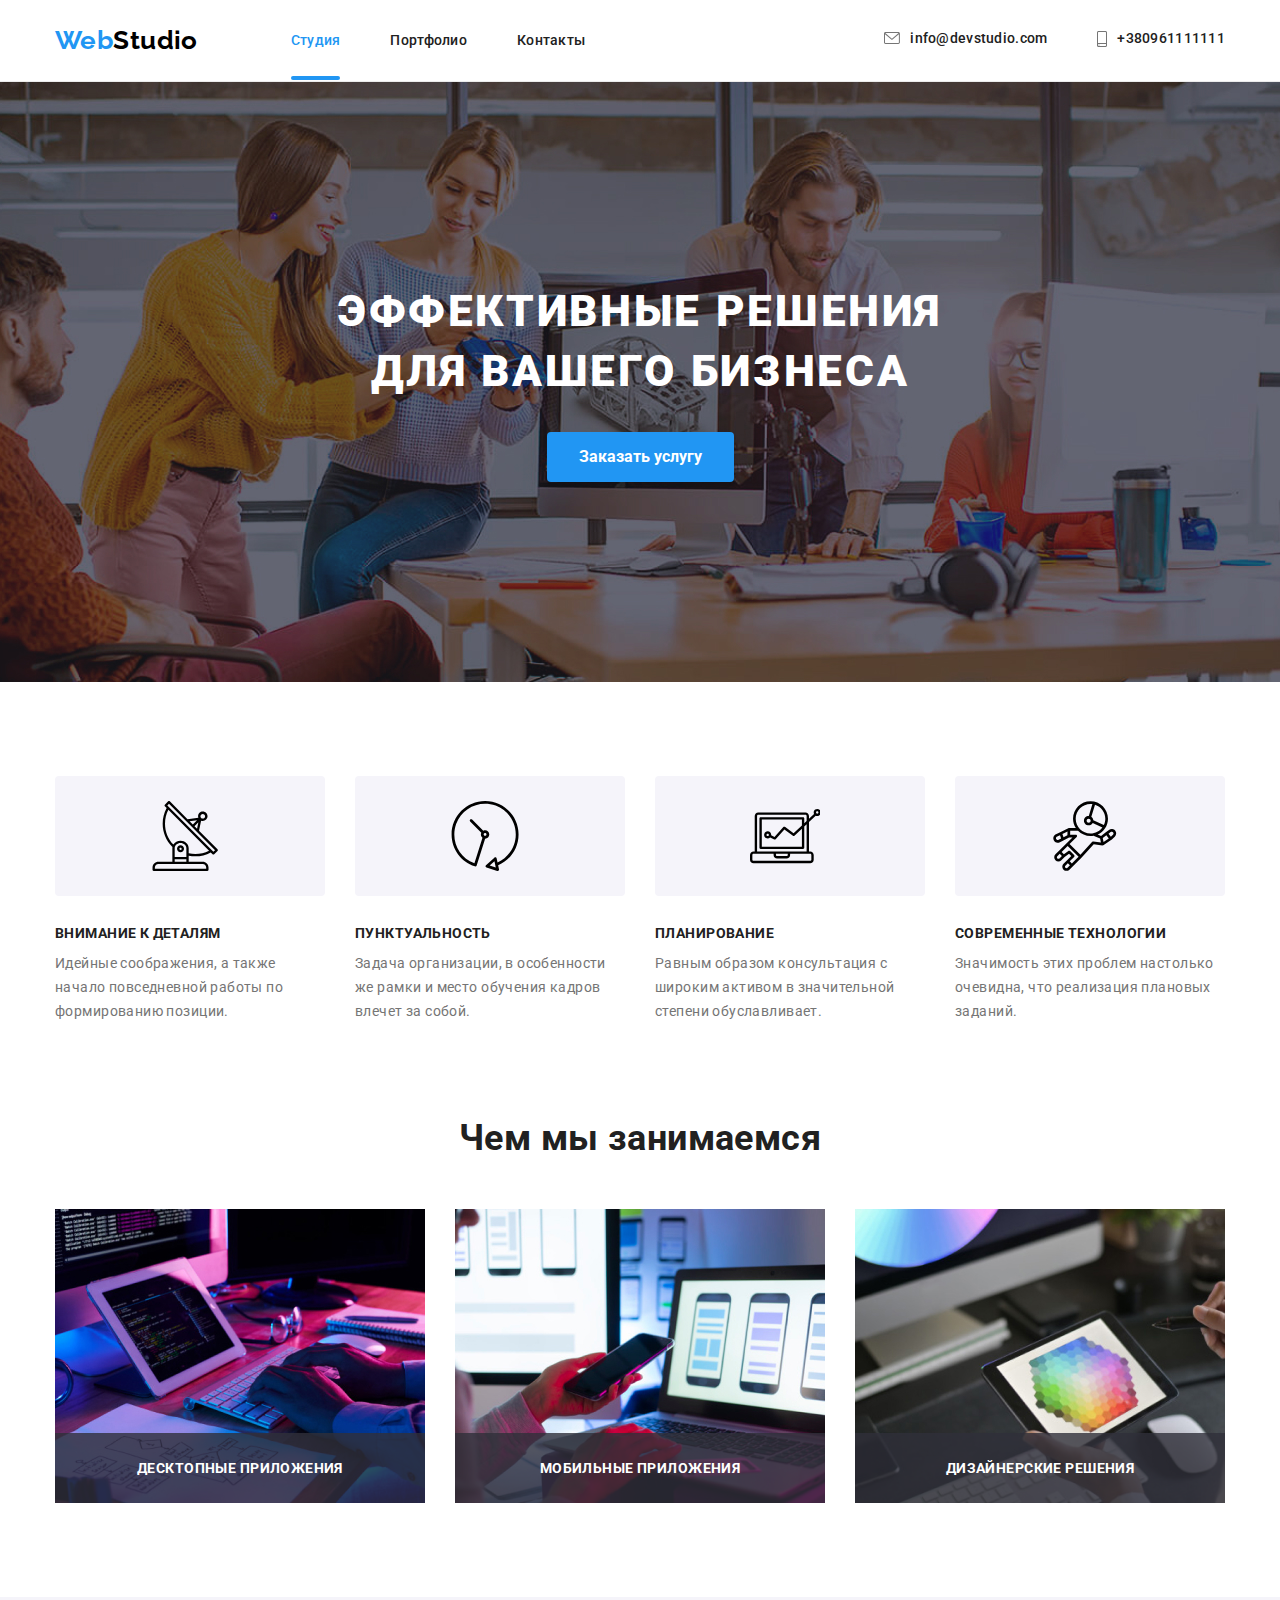
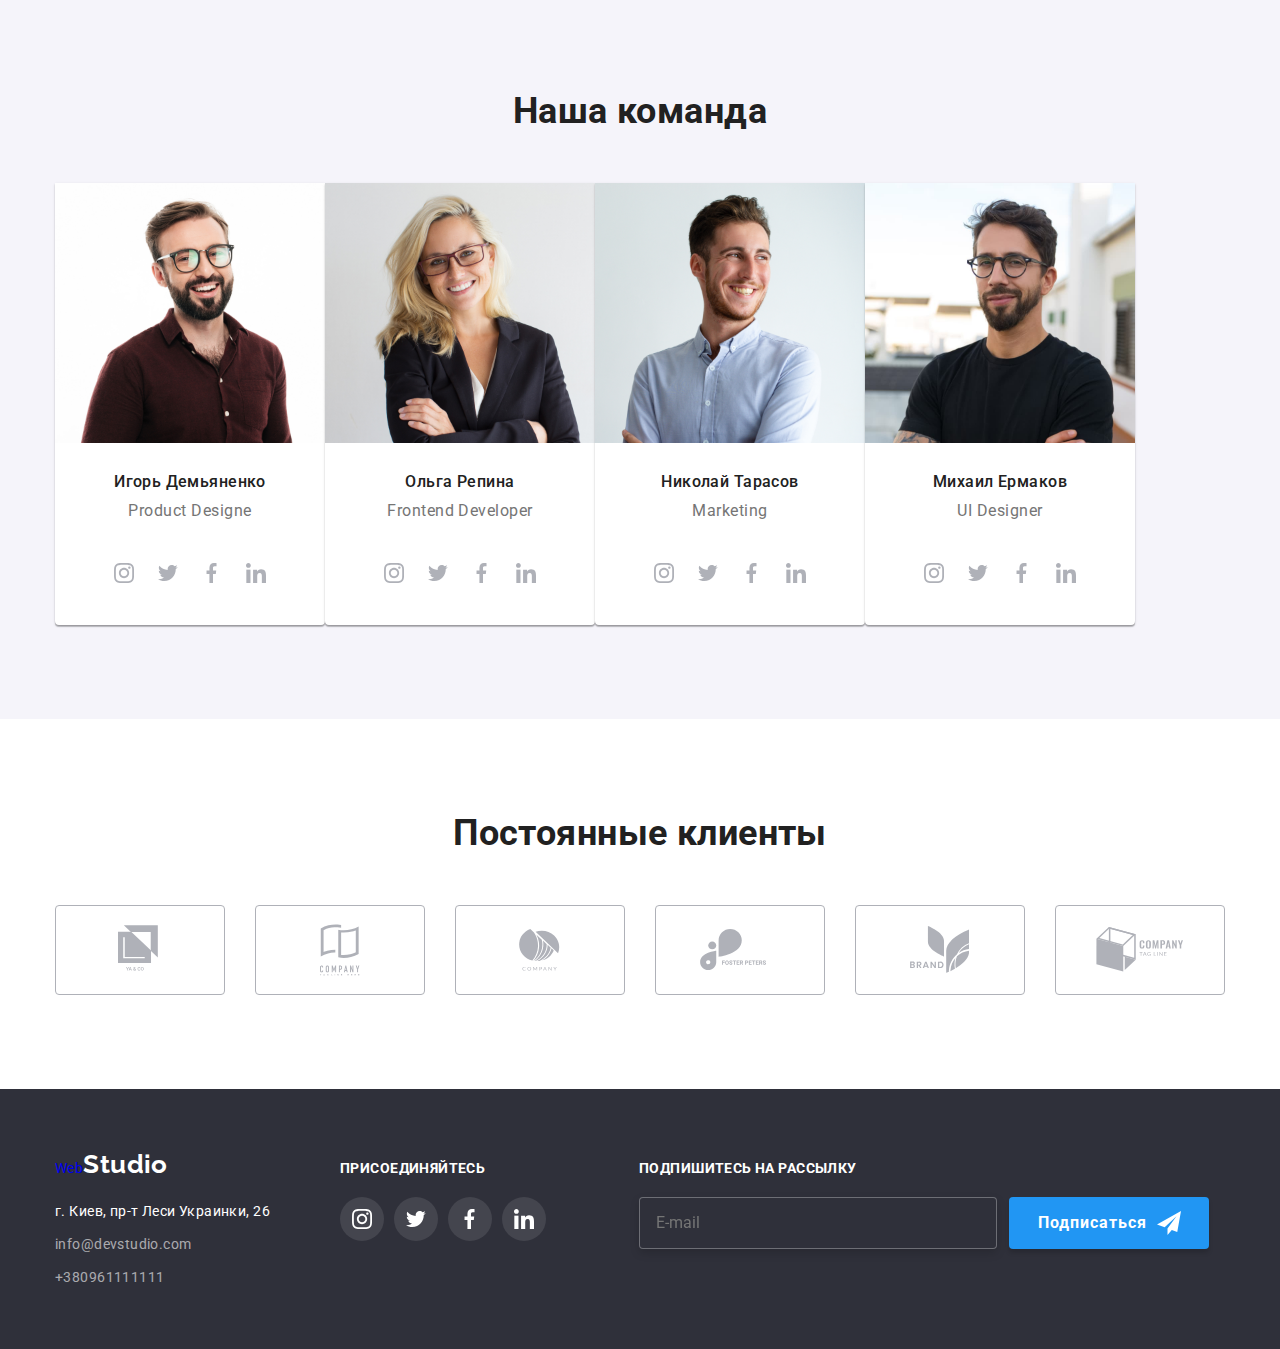
==== index.html @ ca7950ec "Коміт" ====
<!DOCTYPE html>
<html lang="en-ru">

<head>
  <meta charset="UTF-8">
  <meta http-equiv="X-UA-Compatible" content="IE=edge">
  <meta name="viewport" content="width=device-width, initial-scale=1.0">
  <title>WebStudio</title>
  <link rel="preconnect" href="https://fonts.gstatic.com">
  <link href="https://fonts.googleapis.com/css2?family=Roboto:wght@400;500;700;900&display=swap" rel="stylesheet">
  <link rel="preconnect" href="https://fonts.gstatic.com">
  <link href="https://fonts.googleapis.com/css2?family=Raleway:wght@700&family=Roboto:wght@400;500;700&display=swap"
    rel="stylesheet">
  <link rel="stylesheet" href="https://cdnjs.cloudflare.com/ajax/libs/modern-normalize/0.2.0/modern-normalize.min.css">
  <link rel="stylesheet" href="./css/styles.css">
</head>

<body>
  <!-- Шапка -->
  <header class="pege-header">
    <div class="conteiner pege-header__main">
      <nav class="pege-header__navigation">
        <a href="./index.html" class="logo pege-header__logo"><span class="logo__span logo__span--accent">Web</span><span class="logo__span logo__span--primary">Studio</span></a>
        <ul class="list menu">
          <li class="menu__item"><a href="./index.html" class="link current">Студия</a></li>
          <li class="menu__item"><a href="./portfolio.html" class="link menu__link">Портфолио</a></li>
          <li class="menu__item"><a href="Contacts" class="link menu__link">Контакты</a></li>
        </ul>
      </nav>
      <ul class="list contakts">
        <li><a class="link contakts" href="info@devstudio.com">
            <div class="contakts-icon">
              <svg class="icon" width="16px" height="12px">
                <use href="./images/symbol-defs.svg#envelope-hover"></use>
              </svg> info@devstudio.com
            </div>
          </a>
        </li>
        <li>
          <a class="link contakts" href="+380961111111">
            <div class="contakts-icon">
              <svg class="icon" width="10px" height="16px">
                <use href="./images/symbol-defs.svg#smartphone"></use>
              </svg>
              +380961111111
            </div>
          </a>
        </li>
      </ul>
    </div>
  </header>

  <main>

    <!-- Герой -->
    <section class="main-hiro">
        <h1 class="main-hiro__main-title-hiro">Эффективные решения <br> для вашего бизнеса</h1>

        <!-- Модальне вікно  -->

        <button type="button" class="button" data-modal-open>
          Заказать услугу
        </button>

    </section>

    <!-- Про нас -->
    <section class="about">
      <div class="conteiner">
        <ul class="about-list">
          <li class="about-list__about-item">
            <div class="about-list about-list__about-icon">
              <svg class="icon" width="70px" height="70px">
                <use href="./images/symbol-defs.svg#group-an"></use>
              </svg>
            </div>
            <h3 class="about-list__about-title">Внимание к деталям</h3>
            <p class="about-list__about-info">
              Идейные соображения, а также начало повседневной работы по формированию позиции.
            </p>
          </li>
          <li class="about-list__about-item">
            <div class="about-list about-list__about-icon">
              <svg class="icon" width="70px" height="70px">
                <use href="./images/symbol-defs.svg#vector-ocloc"></use>
              </svg>
            </div>
            <h3 class="about-list__about-title">Пунктуальность</h3>
            <p class="about-list__about-info">
              Задача организации, в особенности же рамки и место обучения кадров влечет за собой.
            </p>
          </li>
          <li class="about-list__about-item">
            <div class="about-list about-list__about-icon">
              <svg class="icon" width="70px" height="70px">
                <use href="./images/symbol-defs.svg#vector"></use>
              </svg>
            </div>
            <h3 class="about-list__about-title">Планирование</h3>
            <p class="about-list__about-info">
              Равным образом консультация с широким активом в значительной степени обуславливает.
            </p>
          </li>
          <li class="about-item">
            <div class="about-list about-list__about-icon">
              <svg class="icon" width="70px" height="70px">
                <use href="./images/symbol-defs.svg#group"></use>
              </svg>
            </div>
            <h3 class="about-list__about-title">Современные технологии</h3>
            <p class="about-list__about-info">
              Значимость этих проблем настолько очевидна, что реализация плановых заданий.
            </p>
          </li>
        </ul>
      </div>
    </section>

    <!--Фотограція чим ми займаємось-->
    <section class="business">
      <div class="conteiner">
        <h2 class="business__business-title">Чем мы занимаемся</h2>
        <ul class="business-list">
          <li class="business-list__business-img">
            <div class="business-list__work-box">
              <p class="business-list__text-box">Десктопные приложения</p>
              <img src="./images/photo.jpg" alt="layout" width="370" />
            </div>
          </li>
          <li class="business-list__business-img">
            <div class="business-list__work-box">
              <p class="business-list__text-box">Мобильные приложения</p>
              <img src="./images/fhoto1.jpg" alt="applications" width="370" />
            </div>
          </li>

          <li class="business-list__business-img">
            <div class="business-list__work-box">
              <p class="business-list__text-box">Дизайнерские решения</p>
              <img src="./images/photo2.jpg" alt="desing" width="370" />
            </div>
          </li>
        </ul>
      </div>
    </section>

    <!--Фотограція наша команда-->
    <section class="section team">
      <div class="conteiner">
        <h2 class="section__team-title">Наша команда</h2>
        <ul class="team-list">
          <li class="team-list__team-item">
            <img src="./images/photo_card1.jpg" alt="Product Designer" width="270" />
            <div class="team-list__team-box">
              <h3 class="team-list__team-collaborator">Игорь Демьяненко</h3>
              <p class="team-list__team-profession">Product Designe</p>
            </div>
            <ul class="team-list__social-list">
              <li class="social-item">
                <a href="" class="social-link">
                  <svg class="" width="20px" height="20px">
                    <use href="./images/symbol-defs.svg#instagram-2"></use>
                  </svg>
                </a>
              </li>

              <li class="social-item">
                <a href="" class="social-link">
                  <svg class="" width="20px" height="20px">
                    <use href="./images/symbol-defs.svg#group-tw"></use>
                  </svg>
                </a>
              </li>

              <li class="social-item">
                <a href="" class="social-link">
                  <svg class="" width="20px" height="20px">
                    <use href="./images/symbol-defs.svg#vector-fb"></use>
                  </svg>
                </a>
              </li>

              <li class="social-item">
                <a href="" class="social-link">
                  <svg class="" width="20px" height="20px">
                    <use href="./images/symbol-defs.svg#linkedin-in"></use>
                  </svg>
                </a>
              </li>
            </ul>
          </li>


          <li class="team-list__team-item">
            <img src="./images/photo_card2.jpg" alt="Frontend Developer" width="270" />
            <div class="team-list__team-box">
              <h3 class="team-list__team-collaborator">Ольга Репина</h3>
              <p class="team-list__team-profession">Frontend Developer</p>
            </div>
            <ul class="team-list__social-list">
              <li class="social-item">
                <a href="" class="social-link">
                  <svg class="" width="20px" height="20px">
                    <use href="./images/symbol-defs.svg#instagram-2"></use>
                  </svg>
                </a>
              </li>

              <li class="social-item">
                <a href="" class="social-link">
                  <svg class="" width="20px" height="20px">
                    <use href="./images/symbol-defs.svg#group-tw"></use>
                  </svg>
                </a>
              </li>

              <li class="social-item">
                <a href="" class="social-link">
                  <svg class="" width="20px" height="20px">
                    <use href="./images/symbol-defs.svg#vector-fb"></use>
                  </svg>
                </a>
              </li>

              <li class="social-item">
                <a href="" class="social-link">
                  <svg class="" width="20px" height="20px">
                    <use href="./images/symbol-defs.svg#linkedin-in"></use>
                  </svg>
                </a>
              </li>
            </ul>
          </li>

          <li class="team-list__team-item">
            <img src="./images/photo_card3.jpg" alt="Marketing" width="270" />
            <div class="team-list__team-box">
              <h3 class="team-list__team-collaborator">Николай Тарасов</h3>
              <p class="team-list__team-profession">Marketing</p>
            </div>
            <ul class="team-list__social-list">
              <li class="social-item">
                <a href="" class="social-link">
                  <svg class="" width="20px" height="20px">
                    <use href="./images/symbol-defs.svg#instagram-2"></use>
                  </svg>
                </a>
              </li>

              <li class="social-item">
                <a href="" class="social-link">
                  <svg class="" width="20px" height="20px">
                    <use href="./images/symbol-defs.svg#group-tw"></use>
                  </svg>
                </a>
              </li>

              <li class="social-item">
                <a href="" class="social-link">
                  <svg class="" width="20px" height="20px">
                    <use href="./images/symbol-defs.svg#vector-fb"></use>
                  </svg>
                </a>
              </li>

              <li class="social-item">
                <a href="" class="social-link">
                  <svg class="" width="20px" height="20px">
                    <use href="./images/symbol-defs.svg#linkedin-in"></use>
                  </svg>
                </a>
              </li>
            </ul>
          </li>

          <li class="team-list__team-item">
            <img src="./images/photo_card4.jpg" alt="UI Designer" width="270" />
            <div class="team-list__team-box">
              <h3 class="team-list__team-collaborator">Михаил Ермаков</h3>
              <p class="team-list__team-profession">UI Designer</p>
            </div>
            <ul class="team-list__social-list">
              <li class="social-item">
                <a href="" class="social-link">
                  <svg class="" width="20px" height="20px">
                    <use href="./images/symbol-defs.svg#instagram-2"></use>
                  </svg>
                </a>
              </li>

              <li class="social-item">
                <a href="" class="social-link">
                  <svg class="" width="20px" height="20px">
                    <use href="./images/symbol-defs.svg#group-tw"></use>
                  </svg>
                </a>
              </li>

              <li class="social-item">
                <a href="" class="social-link">
                  <svg class="" width="20px" height="20px">
                    <use href="./images/symbol-defs.svg#vector-fb"></use>
                  </svg>
                </a>
              </li>

              <li class="social-item">
                <a href="" class="social-link">
                  <svg class="" width="20px" height="20px">
                    <use href="./images/symbol-defs.svg#linkedin-in"></use>
                  </svg>
                </a>
              </li>
            </ul>
          </li>
        </ul>
      </div>
    </section>

    <!-- Наші постійні клієнти -->
    <section class="customers">
      <div class="conteiner">
        <h2 class="customers-title">Постоянные клиенты</h2>
        <ul class="customers-list">

          <li class="customers-item">
            <a href="" class="customers-link">
              <svg class="" width="44px" height="49px">
                <use href="./images/symbol-defs.svg#jgo"></use>
              </svg>
            </a>
          </li>

          <li class="customers-item">
            <a href="" class="customers-link">
              <svg class="" width="40px" height="52px">
                <use href="./images/symbol-defs.svg#comp"></use>
              </svg>
            </a>
          </li>



          <li class="customers-item">
            <a href="" class="customers-link">
              <svg class="" width="41px" height="42px">
                <use href="./images/symbol-defs.svg#compania"></use>
              </svg>
            </a>
          </li>


          <li class="customers-item">
            <a href="" class="customers-link">
              <svg class="" width="79px" height="42px">
                <use href="./images/symbol-defs.svg#fister"></use>
              </svg>
            </a>
          </li>



          <li class="customers-item">
            <a href="" class="customers-link">
              <svg class="" width="59px" height="47px">
                <use href="./images/symbol-defs.svg#braend"></use>
              </svg>
            </a>
          </li>



          <li class="customers-item">
            <a href="" class="customers-link">
              <svg class="" width="88px" height="45px">
                <use href="./images/symbol-defs.svg#company"></use>
              </svg>
            </a>
          </li>
        </ul>
      </div>
    </section>
  </main>

  <!-- Footer -->
  <footer class="footer">
    <div class="conteiner">
      <div class="footer-box">
        <div class="footer-box-info">
          <a href="./index.html" class="logo"><span class="logo-web">Web</span><span
              class="logo-studio">Studio</span></a>

          <div class="footer-adress">
            <address>
              <ul class="footer-list">
                <li class="footer-item">
                  <a href="https://goo.gl/maps/jitDS2AfzEpVN7ry7" rel="noopener noreferrer nofollow" target="_blank"
                    class="map">
                    г. Киев, пр-т Леси Украинки, 26
                  </a>
                </li>

                <li class="footer-item">
                  <a class="contakt" href="info@devstudio.com">info@devstudio.com
                  </a>
                </li>

                <li class="footer-item">
                  <a class="contakt" href="+380961111111">+380961111111
                  </a>
                </li>
              </ul>
            </address>
          </div>
        </div>


        <div class="footer-box-social">
          <h3 class="footer-title section-title">присоединяйтесь</h3>
          <ul class="footer-social-list">
            <li class="footer-social-item">
              <a href="" class="social-link footer-link-icon">
                <svg class="" width="20px" height="20px">
                  <use href="./images/symbol-defs.svg#instagram-2"></use>
                </svg>
              </a>
            </li>

            <li class="footer-social-item">
              <a href="" class="social-link footer-link-icon">
                <svg class="" width="20px" height="20px">
                  <use href="./images/symbol-defs.svg#group-tw"></use>
                </svg>
              </a>
            </li>

            <li class="footer-social-item">
              <a href="" class="social-link footer-link-icon">
                <svg class="" width="20px" height="20px">
                  <use href="./images/symbol-defs.svg#vector-fb"></use>
                </svg>
              </a>
            </li>

            <li class="footer-social-item">
              <a href="" class="social-link footer-link-icon">
                <svg class="" width="20px" height="20px">
                  <use href="./images/symbol-defs.svg#linkedin-in"></use>
                </svg>
              </a>
            </li>
          </ul>
        </div>
        <div class="widget footer-subscribe">
          <form class="subscribe-form" name="signup-form" autocomplete="on" />
          <p class="footer-title section-title">
            Подпишитесь на рассылку
          </p>
          <div class="subscribe-label">
            <label>
              <input class="subscribe-input" type="email" placeholder="E-mail">
            </label>
            <button type="submit" class="subscribe-button">
              Подписаться
              <svg class="subscribe-icon" width="24px" height="24px">
                <use href="./images/symbol-defs.svg#icon-send">
                </use>
              </svg>
            </button>
          </div>
          </form>

        </div>
      </div>
    </div>
  </footer>

  <!-- Модальне вікно -->
  <div class="backdrop is-hidden" data-modal>
    <div class="modal">
      <button class="modal-button" data-modal-close>
        <svg class="close-button" width="18px" height="18px">
          <use href="./images/symbol-defs.svg#close-black"></use>
        </svg>
      </button>

      <!-- Форма -->
      <form class="modal-form" autocomplete="on">
        <h2 class="modal-title">Оставьте свои данные, мы вам перезвоним</h2>
        <div class="form-group">
          <label for="name">
            <span class="form-text section-text">Имя
            </span>
            <span class="group-input">
              <input class="modal-input" type="text" name="name" id="name">
              <svg class="modal-icon" width="12px" height="12px">
                <use href="./images/symbol-defs.svg#nameVector"></use>
              </svg>
            </span>
          </label>
        </div>
        <div class="form-group">
          <label for="tel">
            <span class="form-text section-text">Телефон</span>
            <span class="group-input">
              <input class="modal-input" type="text" name="tel" id="tel" />
              <svg class="modal-icon" width="12px" height="12px">
                <use href="./images/symbol-defs.svg#Vector-2"></use>
              </svg>
            </span>
          </label>
        </div>
        <div class="form-group">
          <label for="email">
            <span class="form-text section-text">Почта</span>
            <span class="group-input">
              <input class="modal-input" type="email" id="email" />
              <svg class="modal-icon" width="12px" height="12px">
                <use href="./images/symbol-defs.svg#email"></use>
              </svg>
            </span>
          </label>
        </div>
        <div class="form-group">
          <label for="textarea">
            <span class="form-text section-text">Комментарий</span>
          </label>
          <textarea class="modal-textarea" placeholder="Введите текст" name="textarea" id="textarea" cols="30"
            rows="10"></textarea>
        </div>
        <label class="checkbox-custom">
          <input class="modal-checkbox" type="checkbox" name="policy">
          <span class="icon-custom"></span>
          <span class="checkbox-text">Соглашаюсь с рассылкой и принимаю</span>
          <a href="#" class="link-text link">Условия договора</a>
        </label>
        <button type="submit" class="form-buttom button">Отправить</button>
      </form>

    </div>
  </div>
  <script src="./js/modal.js"></script>
</body>

</html>
---- css/styles.css ----
:root {
  --main-text-color: #212121;
  --accent-color: #2196f3;
  --dark-bg-text-color: #2f303a;
  --title-color: #212121;
  --waite-bg-color: #ffffff;
  --info-color: #757575;
  --card-border-color: #eeeeee;
}

h1,
h2,
h3,
h4,
h5,
h6,
p,
ul {
  margin: 0;
  padding: 0;
}

img {
  display: block;
  max-width: 100%;
  height: auto;
}

body {
  font-family: Roboto, sans-serif;
  font-size: 14px;
  line-height: 1.14;
  letter-spacing: 0.03em;
  font-style: normal;
  color: var(--waite-bg-color);
}

address {
  font-style: normal;
}

a {
  text-decoration: none;
}

.visually-hidden {
  position: absolute;
  width: 1px;
  height: 1px;
  margin: -1px;
  padding: 0;
  overflow: hidden;
  border: 0;
  clip: rect(0 0 0 0);
}

li {
  list-style: none;
  /* Убираем маркеры */
}


/* Шапка */
.conteiner {
width: 1200px;
padding-right: 15px;
padding-left: 15px;
margin-left: auto;
margin-right: auto;
}

.pege-header {
border-bottom: 1px solid #ececec;
}

.pege-header__main {
display: flex;
align-items: center;
}

.pege-header__navigation {
display: flex;
align-items: center;
}

.logo {
  display: block;
}

.pege-header__logo {
text-decoration: none;
display: flex;
margin-right: 93px;
display: inline-block;
}

.logo__span--accent {
font-family: Raleway;
font-weight: bold;
font-size: 26px;
line-height: 1.2;
color: #2196f3; 
}

.logo__span--primary {
font-family: Raleway;
font-weight: bold;
font-size: 26px;
line-height: 1.2;
color: #000000;
}

.list.menu {
display: flex;
list-style: none;
}

.menu__item {
padding: 32px 0;
font-weight: 500;
font-size: 14px;
line-height: 16px;
letter-spacing: 0.02em;
color: var(--title-color);
}

.menu__item:not(:last-child) {
margin-right: 50px;
}

.link:hover,
.link:focus {
color: var(--accent-color);
transition: 250ms cubic-bezier(0.4, 0, 0.2, 1); 
}

.link.current {
color: var(--accent-color);
position: relative; 
}

.link.current::after {
position: absolute;
content:" ";
display: block;
width: 100%;
height: 4px;
background-color: var(--accent-color);
left: 0px;
bottom: -32px;
border-radius: 2px;
}


.list.menu .link {
font-weight: 500;
font-size: 14px;
line-height: 1.14;
letter-spacing: 0.02em; 
transition: 250ms cubic-bezier(0.4, 0, 0.2, 1); 
}

.list.contakts {
display: flex;
margin-left: auto;
}

.contakts.link {
margin-right: auto;
margin-left: 50px;
}

.contakts {
font-weight: 500;
font-size: 1.14;
line-height: 1.14;
color: var (--info-color); 
}

.link {
text-decoration: none;
font-weight: 500;
font-size: 14px;
line-height: 1.14;
letter-spacing: 0.02em;
color: var(--title-color);
fill: var(--info-color);
}

.link.contakts:hover,
.link.contakts:focus {
fill: var(--accent-color);
transition: 250ms cubic-bezier(0.4, 0, 0.2, 1);
}

.contakts-icon {
display: inline-flex;
align-items: center;  
}

.icon {
margin-right: 10px;  
}

/* Герой */
.main-hiro {
margin-left: auto;
margin-right: auto;
padding-top: 200px;
background-image: url(../images/heder.jpg);
background-repeat: no-repeat;
background-position: center;
max-width: 1600px;
height: 600px;
background-color: #c4c4c4;
}

.main-hiro__main-title-hiro {
font-weight: 900;
font-size: 44px;
line-height: 1.36;
text-align: center;
letter-spacing: 0.06em;
text-transform: uppercase;
color: var(--waite-bg-color);
min-width: 696px;
margin-bottom: 30px;
margin-left: auto;
margin-right: auto;
}

.main-hiro .button {
display: block;
margin-left: auto;
margin-right: auto;
color: var(--waite-bg-color);
background-color: var(--accent-color);
border: none;
border-radius: 4px;
font-weight: 700;
font-size: 16px;
line-height: 1.87;
padding: 10px 32px;
cursor: pointer;
box-shadow: 0px 4px 4px rgba(0, 0, 0, 0.15);
border-radius: 4px;
}

.button:hover,
.button:focus {
background-color: #188ce8;
color: var(--waite-bg-color);
transition: background-color 250ms cubic-bezier(0.4, 0, 0.2, 1);
}

.button {
display: inline;
font-family: inherit;
background: #f5f4fa;
border-radius: 4px;
cursor: pointer;
}


/* Про нас */
.about {
padding: 94px 0;
}

.about-list {
display: flex;
}

.about-list__about-item {
width: 270px;
}

.about-list__about-item:not(:last-child) {
margin-right: 30px;
}

.about-list__about-icon {
display: inline-flex;
justify-content: center;
align-items: center;
background-color: #f5f4fa;
width: 270px;
height: 120px;
margin-bottom: 30px;
border-radius: 4px;
}

.about-list__about-title {
font-weight: bold;
font-size: 14px;
line-height: 1.14;
letter-spacing: 0.03em;
text-transform: uppercase;
color: var(--title-color);
margin-bottom: 10px;
}

.about-list__about-info {
line-height: 1.71;
color: var(--info-color);
}

/* Секція з фото чим ми займаємось */
.business {
padding-bottom: 94px;
}

.business__business-title {
font-weight: bold;
font-size: 36px;
line-height: 1.16;
text-align: center;
color: var(--title-color);
margin-bottom: 50px;
}

.business-list {
display: flex;
justify-content: space-between;
}

.business-list__business-img:not(:last-child) {
margin-right: 30px;
}

.business-list__work-box {
position: relative;
}

.business-list__text-box {
position: absolute;
font-weight: bold;
font-size: 14px;
line-height: 16px;
text-align: center;
letter-spacing: 0.03em;
text-transform: uppercase;
color: var(--waite-bg-color);
background-color: rgba(47, 48, 58, 0.8);
bottom: 0;
left: 0;
width: 100%;
padding-top: 27px;
padding-bottom: 27px;
}

/* Секція з фото команди  */
.team {
background-color: #f5f4fa;
padding-top: 94px;
padding-bottom: 94px;
}

.section__team-title {
font-weight: bold;
font-size: 36px;
line-height: 1.16;
text-align: center;
color: var(--title-color);
margin-bottom: 50px;
}

.team-list {
display: flex;
}

.team-list__team-item {
box-shadow: 0px 1px 3px rgba(0, 0, 0, 0.12), 0px 1px 1px rgba(0, 0, 0, 0.14),
0px 2px 1px rgba(0, 0, 0, 0.2);
border-radius: 0px 0px 4px 4px;
background-color: var(--waite-bg-color);
}

.team-item:not(:last-child) {
margin-right: 30px;
}

.team-list__team-box {
background: var(--waite-bg-color);
padding-top: 30px;
padding-bottom: 30px;
}

.team-list__team-collaborator {
font-weight: 500;
font-size: 16px;
line-height: 1.18;
text-align: center;
color: var(--title-color);
margin-bottom: 10px;
}

.team-list__team-profession {
font-size: 16px;
line-height: 1.18;
text-align: center;
letter-spacing: 0.03em;
color: var(--info-color);
}

.team-list__social-list {
display: flex;
justify-content: center;
padding-bottom: 30px;
}

.social-item {
width: 44px;
height: 44px;
background-color: transparent;
}

.team-list__social-item:not(:last-child) {
margin-right: 10px;
}

.social-link {
display: inline-flex;
justify-content: center;
align-items: center;
width: 100%;
height: 100%;
border-radius: 50%;
fill: #afb1b8;
transition: 250ms cubic-bezier(0.4, 0, 0.2, 1);
}

.social-link:hover,
.social-link:focus {
background-color: var(--accent-color);
fill: var(--waite-bg-color);
transition: background-color 250ms cubic-bezier(0.4, 0, 0.2, 1);
}

/* Наші постійні клієнти */
.customers {
padding-top: 94px;
padding-bottom: 94px;
}

.customers-title {
font-weight: bold;
font-size: 36px;
line-height: 1.16;
text-align: center;
margin-bottom: 50px;
color: var(--title-color);
}

.customers-list {
display: flex;
margin-left: -30px;
margin-top: -30px;
}

.customers-item {
width: 170px;
height: 90px;
margin-left: 30px;
margin-top: 30px;
flex-basis: calc((100% - 180px) / 6);
}

.customers-link {
display: flex;
justify-content: center;
align-items: center;
width: 100%;
height: 100%;
border: 1px solid #afb1b8;
box-sizing: border-box;
border-radius: 4px;
fill: #afb1b8;
}

.customers-link:hover,
.customers-link:focus {
border-color: var(--accent-color);
fill: var(--accent-color);
transition: 250ms cubic-bezier(0.4, 0, 0.2, 1);
}

/* Сторінка портфоліо */
.section-portfolio {
padding-top: 94px;
padding-bottom: 94px;
}

/* Кнопки портфоліо */
.portfolio-list-button {
margin-bottom: 46px;
display: flex;
justify-content: center;
}

.portfolio-item-button:not(:last-child) {
margin-right: 8px;
}

.button-style {
font-weight: 500;
font-size: 16px;
line-height: 1.6;
text-align: center;
letter-spacing: 0.03em;
color: var(--title-color);
padding: 6px 22px;
background: #f5f4fa;
cursor: pointer;
border-radius: 4px;
border: none;
padding-left: 30px;
transition: background-color 250ms cubic-bezier(0.4, 0, 0.2, 1);
}

/* Наші роботи */
.portfolio-galery {
display: flex;
flex-wrap: wrap;
margin-left: -30px;
margin-top: -30px;
}

.portfolio-galery > .portfolio-item {
flex-basis: calc(100% / 3 - 30px);
margin-left: 30px;
margin-top: 30px;
border: 1px solid var(--card-border-color);
}

.portfolio-link {
  display: block;
}

.portfolio-thumb {
position: relative;
overflow: hidden;
}

.portfolio-link:hover,
.portfolio-link:focus {
box-shadow: 0px 1px 1px rgba(0, 0, 0, 0.12), 0px 4px 4px rgba(0, 0, 0, 0.06),
    1px 4px 6px rgba(0, 0, 0, 0.16);
}

.portfolio-overlay-text {
display: flex;
align-items: center;
justify-content: center;
position: absolute;
top: 0;
left: 0;
width: 100%;
height: 100%;
transform: translateY(100%);
transition-property: transform, background-color;
transition-duration: 250ms;
transition-timing-function: cubic-bezier(0.4, 0, 0.2, 1);
}

.overlay-text {
font-size: 18px;
line-height: 1.56;
color: var(--waite-bg-color);
width: 320px;
}

.portfolio-link:hover .portfolio-overlay-text,
.portfolio-link:focus .portfolio-overlay-text {
transform: translateY(0);
background-color: var(--accent-color);
}

.portfolio-info {
padding: 20px 24px;
}

.portfolio-title {
font-weight: bold;
font-size: 18px;
line-height: 2;
letter-spacing: 0.06em;
color: var(--title-color);
}

.our-services {
font-size: 16px;
line-height: 1.87;
color: var(--info-color);
}


/* Підвал */
.footer {
  background-color: #2f303a;
  padding-top: 60px;
  padding-bottom: 60px;
}

.footer-box {
  display: flex;
  align-items: baseline;
}

.footer-box-info {
  margin-right: 70px;
}

.footer .logo-studio {
  font-family: Raleway;
  font-weight: bold;
  font-size: 26px;
  line-height: 1.19;
  color: var(--waite-bg-color);
}

.footer .logo-studio:hover,
.footer .logo-studio:focus {
  color: var(--accent-color);
}

.footer-list {
  list-style: none;
  display: inline-block;
  margin-top: 20px;
}

.footer-item:not(:last-child) {
  margin-bottom: 9px;
}


.footer .map {
  font-size: 14px;
  line-height: 1.71;
  color: var(--waite-bg-color);
  margin-bottom: 9px;
transition: 250ms cubic-bezier(0.4, 0, 0.2, 1);
}

.footer .map:hover,
.footer .map:focus {
color: var(--accent-color);
}

.footer .contakt {
  font-size: 14px;
  line-height: 1.71;
  color: rgba(255, 255, 255, 0.6);
  margin-bottom: 9px;
transition: 250ms cubic-bezier(0.4, 0, 0.2, 1);
}

.footer .contakt:hover,
.footer .contakt:focus {
color: var(--accent-color);
}

.footer-title {
  font-weight: bold;
  font-size: 14px;
  line-height: 1.14;
  text-transform: uppercase;
  margin-bottom: 20px;
  color: var(--waite-bg-color);
}

.footer-social-list {
  display: flex;
}

.footer-social-item:not(:last-child) {
  margin-right: 10px;
}

.footer-social-item {
  width: 44px;
  height: 44px;
}

.footer-link-icon {
  display: inline-flex;
  justify-content: center;
  align-items: center;
  width: 100%;
  height: 100%;
  background-color: rgba(255, 255, 255, 0.1);
  fill: var(--waite-bg-color);
  border-radius: 50%;
transition: background-color 250ms cubic-bezier(0.4, 0, 0.2, 1);
}

.widget:last-child {
  flex-basis: calc(50% - 15px);
}

/* Форма на підписку */
form {
  display: block;
  margin-top: 0em;
}

.subscribe-form {
  padding-left: 93px;
}

.subscribe-label {
  display: inline-flex;
}

label {
  cursor: default;
}

.subscribe-input {
  width: 358px;
  font-size: 16px;
  line-height: 1.25;
  padding-top: 15px;
  padding-bottom: 15px;
  padding-left: 16px;
  margin-right: 12px;
  border: 1px solid rgba(255, 255, 255, 0.3);
  filter: drop-shadow(0px 4px 4px rgba(0, 0, 0, 0.15));
  border-radius: 4px;
  background-color: var(--dark-bg-text-color);
  color: var(--waite-bg-color);
}

.subscribe-button {
  display: inline-flex;
  align-items: center;
  font-weight: bold;
  font-size: 16px;
  line-height: 1.87;
  letter-spacing: 0.06em;
  color: var(--waite-bg-color);
  padding-top: 10px;
  padding-right: 28px;
  padding-bottom: 10px;
  padding-left: 29px;
  background-color: var(--accent-color);
  box-shadow: 0px 4px 4px rgb(0 0 0 / 15%);
  border-radius: 4px;
  border: none;
  cursor: pointer;
}

.subscribe-button:hover,
.subscribe-button:focus {
background-color: var(--accent-color);
transition: 250ms cubic-bezier(0.4, 0, 0.2, 1);
}

.subscribe-icon {
  margin-left: 10px;
}

/* Модальне вікно у герої*/
.backdrop {
  position: fixed;
  top: 0;
  left: 0;
  width: 100%;
  height: 100%;
  z-index: 1;
  transition: opacity 300ms cubic-bezier(0.4, 0, 0.2, 1);
  background: rgba(0, 0, 0, 0.2);
  opacity: 1;
  }
  
  .modal {
  position: absolute;
  top: 50%;
  left: 50%;
  transform: translate(-50%, -50%);
  height: 581px;
  width: 528px;
  padding: 40px;
  background-color: white;
  }
  
  .modal-button {
  position: absolute;
  right: 8px;
  top: 8px;
  width: 30px;
  height: 30px;
  border-radius: 50%;
  background-color: transparent;
  border: 1px solid rgba(0, 0, 0, 0.1);
  cursor: pointer;
  }
  
  .backdrop.is-hidden {
  visibility: hidden;
  opacity: 0;
  pointer-events: none;
  }
  
  .close-button {
  position: absolute;
  left: 5px;
  top: 5px;
  cursor: pointer;
  width: 18px;
  height: 18px;
  transition: background-color 250ms cubic-bezier(0.4, 0, 0.2, 1);
  }

  .close-button:hover,
  .close-button:focus {
  fill: var(--accent-color);
  color: var(--waite-bg-color);
  transition: background-color 250ms cubic-bezier(0.4, 0, 0.2, 1);
  }

/* Форма */
.modal-form {
position: absolute;
display: flex;
flex-direction: column;
width: 448px;
}

.modal-title {
font-size: 20px;
line-height: 1.15;
text-align: center;
margin-bottom: 12px;
color: var(--main-text-color);
}

.form-group:nth-child(-n+4) {
margin-bottom: 10px;
}

label {
cursor: default;
}

.form-text {
display: block;
font-size: 12px;
line-height: 14px;
letter-spacing: 0.01em;
margin-bottom: 4px;
color:var(--info-color);
}

.link-text {
color: var(--accent-color);
text-decoration: underline;
cursor: pointer;
display: inline;
line-height: 1.71;
}

.group-input {
position: relative;
transition: fill 250ms cubic-bezier(0.4, 0, 0.2, 1);
}

.modal-input {
width: 100%;
height: 40px;
border: 1px solid rgba(33, 33, 33, 0.2);
border-radius: 4px;
padding-left: 42px;
transition: border-color 250ms cubic-bezier(0.4, 0, 0.2, 1);
}

.group-input:hover .modal-input {
outline-color: var(--accent-color); 
fill: var(--accent-color);
transition: border-color 250ms cubic-bezier(0.4, 0, 0.2, 1);
}

.modal-input:focus + .modal-icon {
fill: var(--accent-color);
transition: 250ms cubic-bezier(0.4, 0, 0.2, 1);
}

.modal-icon {
position: absolute;
top: 50%;
left: 12px;
transform: translateY(-50%);
}

.modal-textarea {
width: 100%;
height: 120px;
border: 1px solid rgba(33, 33, 33, 0.2);
border-radius: 4px;
padding: 12px 16px;
resize: none;
outline-color: var(--accent-color); 
transition: border-color 250ms cubic-bezier(0.4, 0, 0.2, 1);
}

.textarea:hover {
color: var(--accent-color); 
transition: border-color 250ms cubic-bezier(0.4, 0, 0.2, 1);
}

.checkbox-custom {
display: flex;
align-items: center;
justify-content: center;
margin-top: 20px;
margin-bottom: 30px;
cursor: pointer;
}

.modal-checkbox {
width: 1px;
height: 1px;
margin: -1px;
border: 0;
padding: 0;
clip: rect(0 0 0 0);
overflow: hidden;
}

.icon-custom {
display: inline-block;
width: 16px;
height: 15px;
border: 1px solid rgba(0, 0, 0, 0.8);
border-radius: 2px;
margin-right: 7px;
}

.checkbox-text {
color: var(--info-color);
line-height: 1.71;
}

.modal-checkbox:checked + .icon-custom {
background-color: var(--accent-color);
border-color: var(--accent-color);
background-image: url(../images/icons/icon-check.svg);
background-repeat: no-repeat;
background-position: center;
background-size: contain;
background-origin: border-box;
transition: border-color 250ms cubic-bezier(0.4, 0, 0.2, 1);
}
  
.modal-checkbox:hover + .icon-custom {
border-color: var(--accent-color);
transition: border-color 250ms cubic-bezier(0.4, 0, 0.2, 1);
}

.form-buttom {
display: inline-block;
width: 200px;
font-size: 16px;
line-height: 1.87;
letter-spacing: 0.06em;
padding-top: 10px;
padding-bottom: 10px;
margin-right: auto;
margin-left: auto;
background-color: var(--accent-color);
color: var(--waite-bg-color);
border-radius: 4px;
border: none;
box-shadow: 0px 4px 4px rgb(0 0 0 / 15%);
cursor: pointer;
}

.button {
transition: background-color 250ms cubic-bezier(0.4, 0, 0.2, 1), color 250ms cubic-bezier(0.4, 0, 0.2, 1);
}
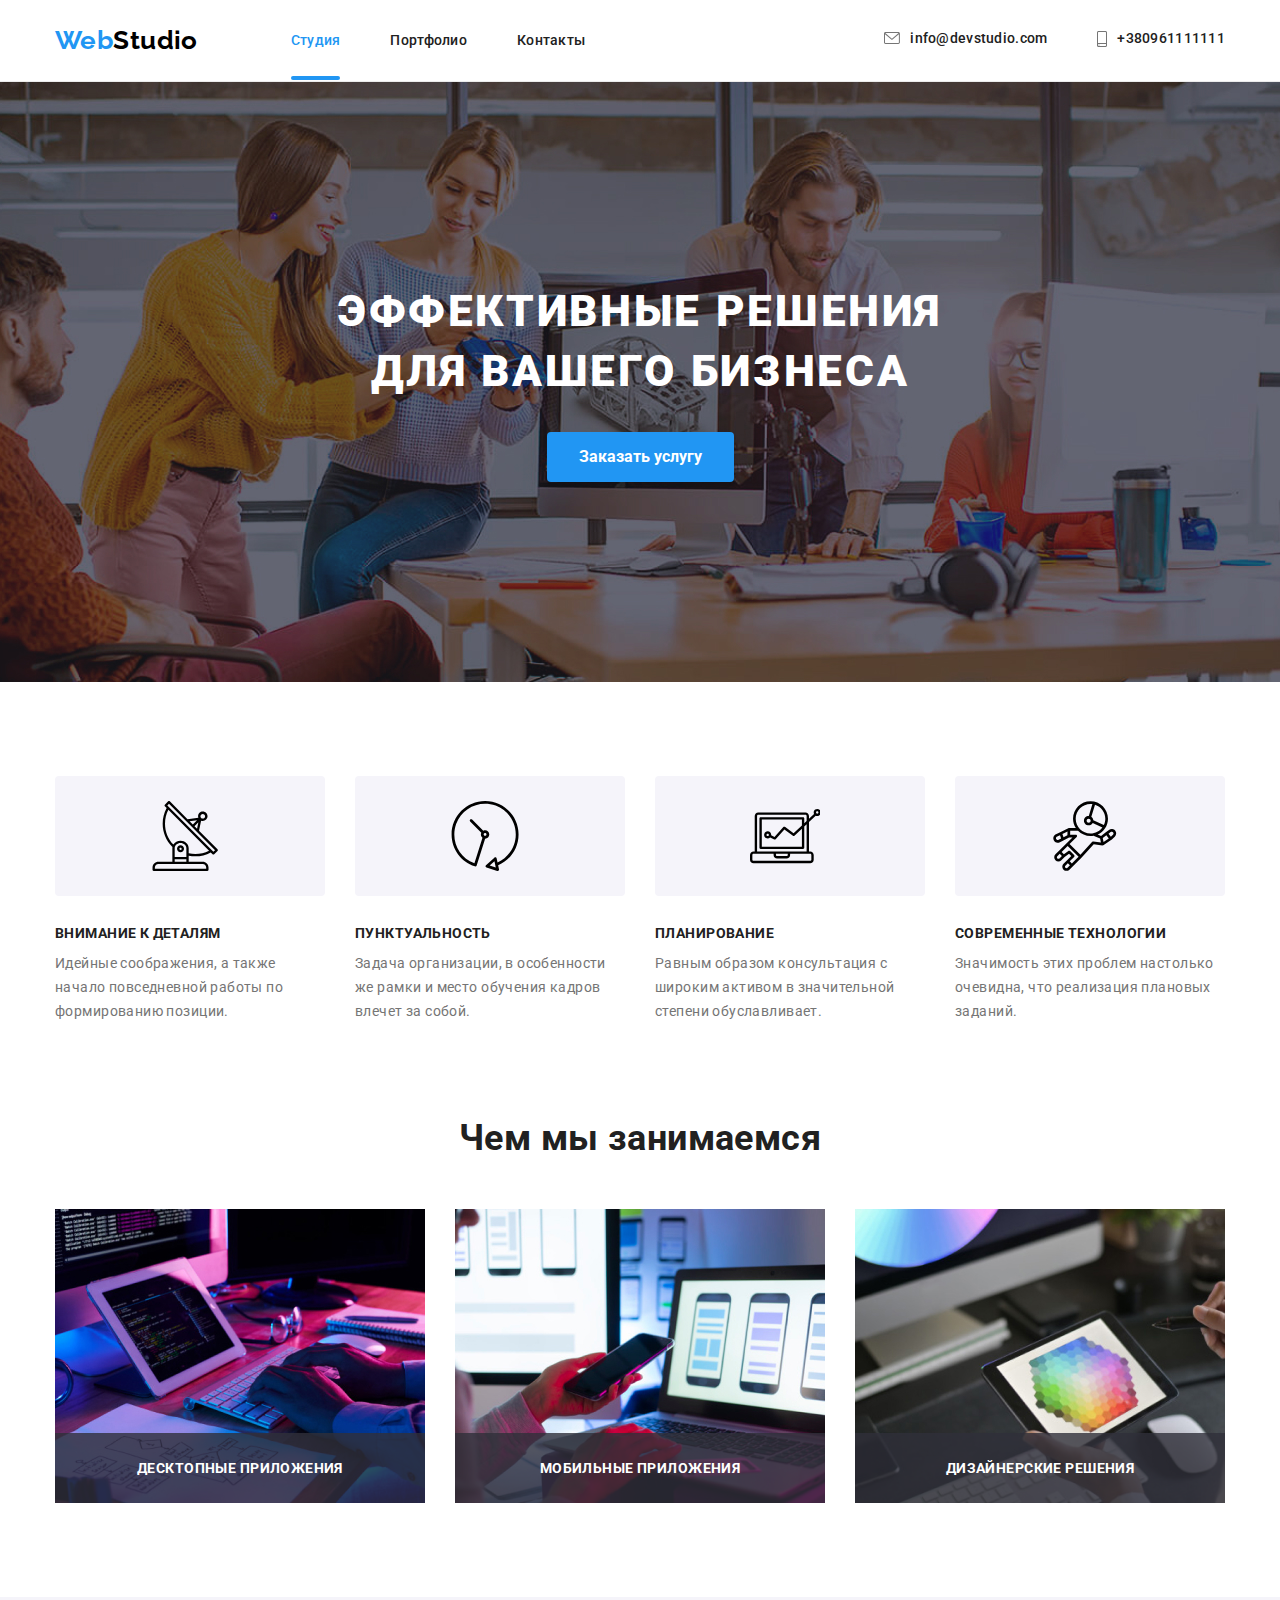
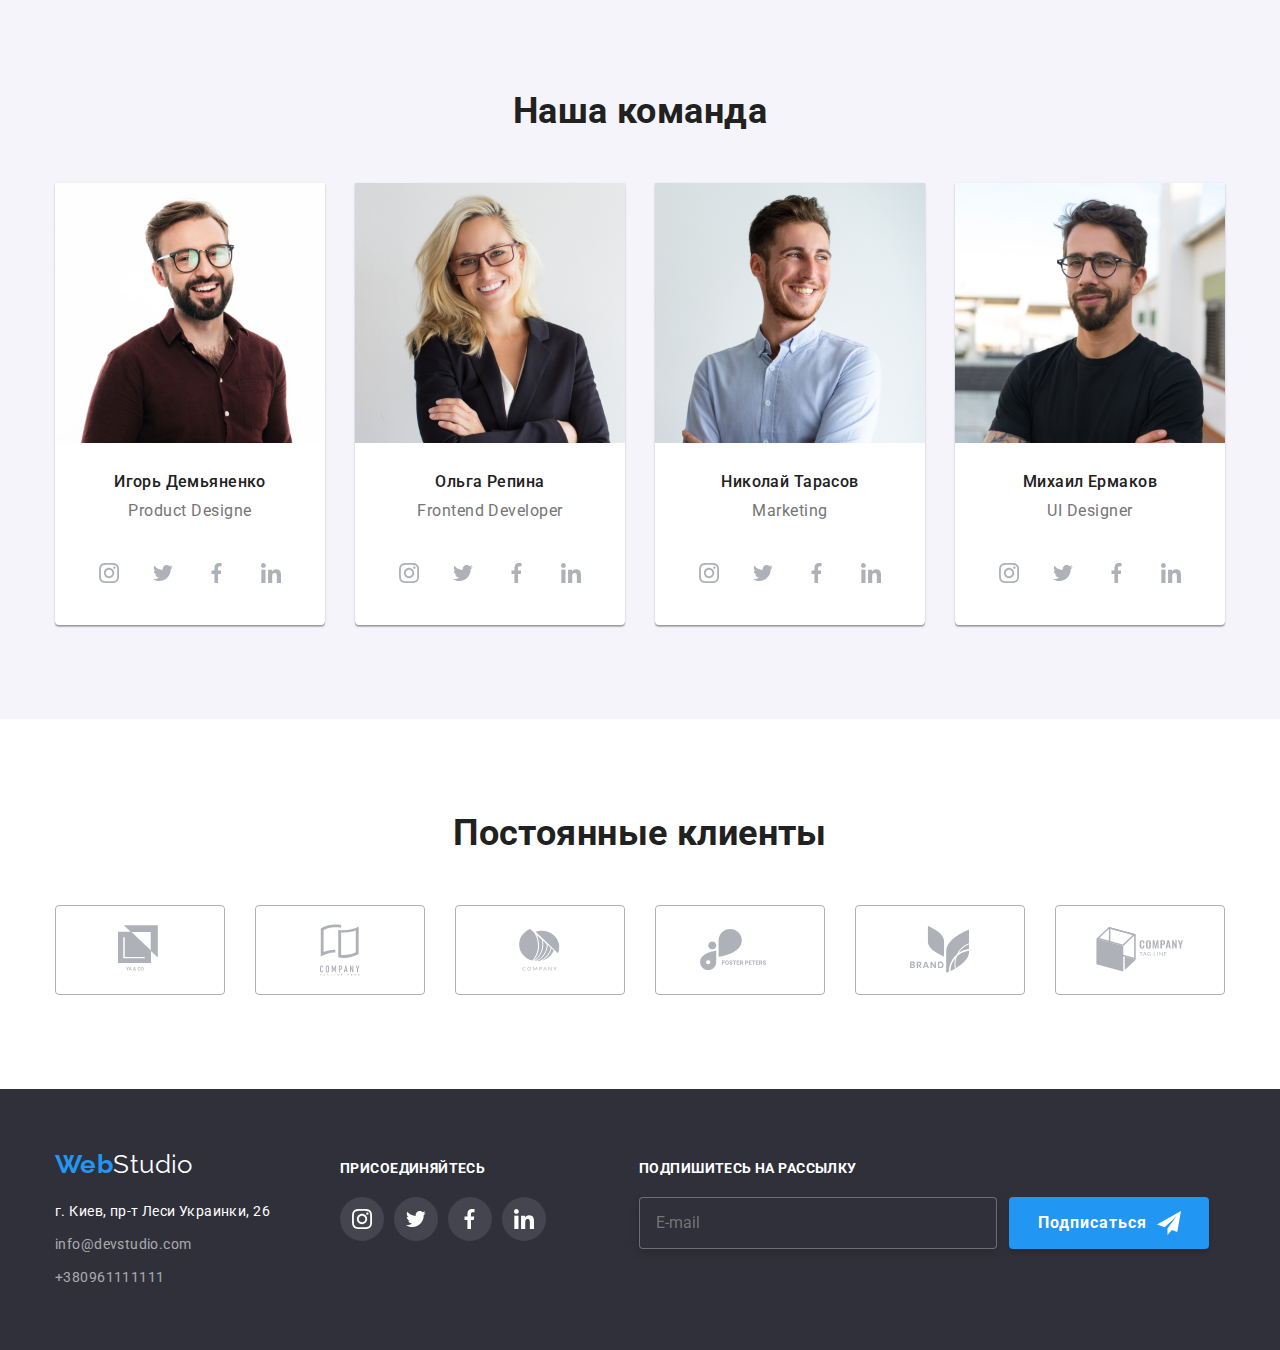
==== commit 46ff0f72: "Коміт" ====
--- a/index.html
+++ b/index.html
@@ -20,7 +20,9 @@
   <header class="pege-header">
     <div class="conteiner pege-header__main">
       <nav class="pege-header__navigation">
-        <a href="./index.html" class="logo pege-header__logo"><span class="logo__span logo__span--accent">Web</span><span class="logo__span logo__span--primary">Studio</span></a>
+        <a href="./index.html" class="logo pege-header__logo"><span
+            class="logo__span logo__span--accent">Web</span><span
+            class="logo__span logo__span--primary">Studio</span></a>
         <ul class="list menu">
           <li class="menu__item"><a href="./index.html" class="link current">Студия</a></li>
           <li class="menu__item"><a href="./portfolio.html" class="link menu__link">Портфолио</a></li>
@@ -54,13 +56,13 @@
 
     <!-- Герой -->
     <section class="main-hiro">
-        <h1 class="main-hiro__main-title-hiro">Эффективные решения <br> для вашего бизнеса</h1>
-
-        <!-- Модальне вікно  -->
-
-        <button type="button" class="button" data-modal-open>
-          Заказать услугу
-        </button>
+      <h1 class="main-hiro__main-title-hiro">Эффективные решения <br> для вашего бизнеса</h1>
+
+      <!-- Модальне вікно  -->
+
+      <button type="button" class="button" data-modal-open>
+        Заказать услугу
+      </button>
 
     </section>
 
@@ -145,17 +147,18 @@
     </section>
 
     <!--Фотограція наша команда-->
-    <section class="section team">
+    <section class="section-team">
       <div class="conteiner">
-        <h2 class="section__team-title">Наша команда</h2>
-        <ul class="team-list">
-          <li class="team-list__team-item">
+        <h2 class="section-team__team-title">Наша команда</h2>
+        <ul class="section-team__team-list">
+          <li class="section-team__team-item">
             <img src="./images/photo_card1.jpg" alt="Product Designer" width="270" />
-            <div class="team-list__team-box">
-              <h3 class="team-list__team-collaborator">Игорь Демьяненко</h3>
-              <p class="team-list__team-profession">Product Designe</p>
-            </div>
-            <ul class="team-list__social-list">
+            <div class="section-team__team-itemteam-box">
+              <h3 class="section-team__team-collaborator">Игорь Демьяненко</h3>
+              <p class="section-team__team-profession">Product Designe</p>
+            </div>
+
+            <ul class="social-list">
               <li class="social-item">
                 <a href="" class="social-link">
                   <svg class="" width="20px" height="20px">
@@ -191,13 +194,14 @@
           </li>
 
 
-          <li class="team-list__team-item">
+          <li class="section-team__team-item">
             <img src="./images/photo_card2.jpg" alt="Frontend Developer" width="270" />
-            <div class="team-list__team-box">
-              <h3 class="team-list__team-collaborator">Ольга Репина</h3>
-              <p class="team-list__team-profession">Frontend Developer</p>
-            </div>
-            <ul class="team-list__social-list">
+            <div class="section-team__team-itemteam-box">
+              <h3 class="section-team__team-collaborator">Ольга Репина</h3>
+              <p class="section-team__team-profession">Frontend Developer</p>
+            </div>
+
+            <ul class="social-list">
               <li class="social-item">
                 <a href="" class="social-link">
                   <svg class="" width="20px" height="20px">
@@ -232,13 +236,13 @@
             </ul>
           </li>
 
-          <li class="team-list__team-item">
+          <li class="section-team__team-item">
             <img src="./images/photo_card3.jpg" alt="Marketing" width="270" />
-            <div class="team-list__team-box">
-              <h3 class="team-list__team-collaborator">Николай Тарасов</h3>
-              <p class="team-list__team-profession">Marketing</p>
-            </div>
-            <ul class="team-list__social-list">
+            <div class="section-team__team-itemteam-box">
+              <h3 class="section-team__team-collaborator">Николай Тарасов</h3>
+              <p class="section-team__team-profession">Marketing</p>
+            </div>
+            <ul class="social-list">
               <li class="social-item">
                 <a href="" class="social-link">
                   <svg class="" width="20px" height="20px">
@@ -273,13 +277,13 @@
             </ul>
           </li>
 
-          <li class="team-list__team-item">
+          <li class="section-team__team-item">
             <img src="./images/photo_card4.jpg" alt="UI Designer" width="270" />
-            <div class="team-list__team-box">
-              <h3 class="team-list__team-collaborator">Михаил Ермаков</h3>
-              <p class="team-list__team-profession">UI Designer</p>
-            </div>
-            <ul class="team-list__social-list">
+            <div class="section-team__team-itemteam-box">
+              <h3 class="section-team__team-collaborator">Михаил Ермаков</h3>
+              <p class="section-team__team-profession">UI Designer</p>
+            </div>
+            <ul class="social-list">
               <li class="social-item">
                 <a href="" class="social-link">
                   <svg class="" width="20px" height="20px">
@@ -320,19 +324,19 @@
     <!-- Наші постійні клієнти -->
     <section class="customers">
       <div class="conteiner">
-        <h2 class="customers-title">Постоянные клиенты</h2>
-        <ul class="customers-list">
-
-          <li class="customers-item">
-            <a href="" class="customers-link">
+        <h2 class="customers__customers-title">Постоянные клиенты</h2>
+        <ul class="customers__customers-list">
+
+          <li class="customers__customers-item">
+            <a href="" class="customers__customers-link">
               <svg class="" width="44px" height="49px">
                 <use href="./images/symbol-defs.svg#jgo"></use>
               </svg>
             </a>
           </li>
 
-          <li class="customers-item">
-            <a href="" class="customers-link">
+          <li class="customers__customers-item">
+            <a href="" class="customers__customers-link">
               <svg class="" width="40px" height="52px">
                 <use href="./images/symbol-defs.svg#comp"></use>
               </svg>
@@ -341,8 +345,8 @@
 
 
 
-          <li class="customers-item">
-            <a href="" class="customers-link">
+          <li class="customers__customers-item">
+            <a href="" class="customers__customers-link">
               <svg class="" width="41px" height="42px">
                 <use href="./images/symbol-defs.svg#compania"></use>
               </svg>
@@ -350,8 +354,8 @@
           </li>
 
 
-          <li class="customers-item">
-            <a href="" class="customers-link">
+          <li class="customers__customers-item">
+            <a href="" class="customers__customers-link">
               <svg class="" width="79px" height="42px">
                 <use href="./images/symbol-defs.svg#fister"></use>
               </svg>
@@ -360,8 +364,8 @@
 
 
 
-          <li class="customers-item">
-            <a href="" class="customers-link">
+          <li class="customers__customers-item">
+            <a href="" class="customers__customers-link">
               <svg class="" width="59px" height="47px">
                 <use href="./images/symbol-defs.svg#braend"></use>
               </svg>
@@ -370,8 +374,8 @@
 
 
 
-          <li class="customers-item">
-            <a href="" class="customers-link">
+          <li class="customers__customers-item">
+            <a href="" class="customers__customers-link">
               <svg class="" width="88px" height="45px">
                 <use href="./images/symbol-defs.svg#company"></use>
               </svg>
@@ -383,30 +387,30 @@
   </main>
 
   <!-- Footer -->
-  <footer class="footer">
+  <footer class="section-footer">
     <div class="conteiner">
       <div class="footer-box">
-        <div class="footer-box-info">
-          <a href="./index.html" class="logo"><span class="logo-web">Web</span><span
-              class="logo-studio">Studio</span></a>
-
-          <div class="footer-adress">
+        <div class="footer-box__footer-box-info">
+          <a href="./index.html" class="logo">
+            <span class="logo__span--accent">Web</span><span class="logo__span--secondary">Studio</span></a>
+
+          <div class="footer">
             <address>
-              <ul class="footer-list">
-                <li class="footer-item">
+              <ul class="footer__footer-list">
+                <li class="footer__footer-list__footer-item">
                   <a href="https://goo.gl/maps/jitDS2AfzEpVN7ry7" rel="noopener noreferrer nofollow" target="_blank"
-                    class="map">
+                    class="footer__map">
                     г. Киев, пр-т Леси Украинки, 26
                   </a>
                 </li>
 
-                <li class="footer-item">
-                  <a class="contakt" href="info@devstudio.com">info@devstudio.com
+                <li class="footer__footer-list__footer-item">
+                  <a class="footer__contakt" href="info@devstudio.com">info@devstudio.com
                   </a>
                 </li>
 
-                <li class="footer-item">
-                  <a class="contakt" href="+380961111111">+380961111111
+                <li class="footer__footer-list__footer-item">
+                  <a class="footer__contakt" href="+380961111111">+380961111111
                   </a>
                 </li>
               </ul>
@@ -416,7 +420,7 @@
 
 
         <div class="footer-box-social">
-          <h3 class="footer-title section-title">присоединяйтесь</h3>
+          <h3 class="footer-title__section-title">присоединяйтесь</h3>
           <ul class="footer-social-list">
             <li class="footer-social-item">
               <a href="" class="social-link footer-link-icon">
@@ -451,14 +455,15 @@
             </li>
           </ul>
         </div>
+        
         <div class="widget footer-subscribe">
           <form class="subscribe-form" name="signup-form" autocomplete="on" />
-          <p class="footer-title section-title">
+          <p class="footer-title__section-title">
             Подпишитесь на рассылку
           </p>
           <div class="subscribe-label">
             <label>
-              <input class="subscribe-input" type="email" placeholder="E-mail">
+              <input class="subscribe-label__subscribe-input" type="email" placeholder="E-mail">
             </label>
             <button type="submit" class="subscribe-button">
               Подписаться
@@ -486,10 +491,10 @@
 
       <!-- Форма -->
       <form class="modal-form" autocomplete="on">
-        <h2 class="modal-title">Оставьте свои данные, мы вам перезвоним</h2>
+        <h2 class="modal-form__modal-title">Оставьте свои данные, мы вам перезвоним</h2>
         <div class="form-group">
           <label for="name">
-            <span class="form-text section-text">Имя
+            <span class="modal-form__form-text">Имя
             </span>
             <span class="group-input">
               <input class="modal-input" type="text" name="name" id="name">
@@ -501,7 +506,7 @@
         </div>
         <div class="form-group">
           <label for="tel">
-            <span class="form-text section-text">Телефон</span>
+            <span class="modal-form__form-text">Телефон</span>
             <span class="group-input">
               <input class="modal-input" type="text" name="tel" id="tel" />
               <svg class="modal-icon" width="12px" height="12px">
@@ -512,7 +517,7 @@
         </div>
         <div class="form-group">
           <label for="email">
-            <span class="form-text section-text">Почта</span>
+            <span class="modal-form__form-text">Почта</span>
             <span class="group-input">
               <input class="modal-input" type="email" id="email" />
               <svg class="modal-icon" width="12px" height="12px">
@@ -522,16 +527,16 @@
           </label>
         </div>
         <div class="form-group">
-          <label for="textarea">
-            <span class="form-text section-text">Комментарий</span>
+          <label for="modal-form__textarea">
+            <span class="modal-form__form-text">Комментарий</span>
           </label>
-          <textarea class="modal-textarea" placeholder="Введите текст" name="textarea" id="textarea" cols="30"
+          <textarea class="modal-form__form-textmodal-textarea" placeholder="Введите текст" name="textarea" id="textarea" cols="30"
             rows="10"></textarea>
         </div>
-        <label class="checkbox-custom">
+        <label class="modal-form__checkbox-custom">
           <input class="modal-checkbox" type="checkbox" name="policy">
           <span class="icon-custom"></span>
-          <span class="checkbox-text">Соглашаюсь с рассылкой и принимаю</span>
+          <span class="modal-form__checkbox-text">Соглашаюсь с рассылкой и принимаю</span>
           <a href="#" class="link-text link">Условия договора</a>
         </label>
         <button type="submit" class="form-buttom button">Отправить</button>
--- a/css/styles.css
+++ b/css/styles.css
@@ -350,13 +350,13 @@
 }
 
 /* Секція з фото команди  */
-.team {
+.section-team {
 background-color: #f5f4fa;
 padding-top: 94px;
 padding-bottom: 94px;
 }
 
-.section__team-title {
+.section-team__team-title {
 font-weight: bold;
 font-size: 36px;
 line-height: 1.16;
@@ -365,28 +365,28 @@
 margin-bottom: 50px;
 }
 
-.team-list {
-display: flex;
-}
-
-.team-list__team-item {
+.section-team__team-list {
+display: flex;
+}
+
+.section-team__team-item {
 box-shadow: 0px 1px 3px rgba(0, 0, 0, 0.12), 0px 1px 1px rgba(0, 0, 0, 0.14),
 0px 2px 1px rgba(0, 0, 0, 0.2);
 border-radius: 0px 0px 4px 4px;
 background-color: var(--waite-bg-color);
 }
 
-.team-item:not(:last-child) {
+.section-team__team-item:not(:last-child) {
 margin-right: 30px;
 }
 
-.team-list__team-box {
+.section-team__team-itemteam-box {
 background: var(--waite-bg-color);
 padding-top: 30px;
 padding-bottom: 30px;
 }
 
-.team-list__team-collaborator {
+.section-team__team-collaborator {
 font-weight: 500;
 font-size: 16px;
 line-height: 1.18;
@@ -395,7 +395,7 @@
 margin-bottom: 10px;
 }
 
-.team-list__team-profession {
+.section-team__team-profession {
 font-size: 16px;
 line-height: 1.18;
 text-align: center;
@@ -403,7 +403,7 @@
 color: var(--info-color);
 }
 
-.team-list__social-list {
+.social-list {
 display: flex;
 justify-content: center;
 padding-bottom: 30px;
@@ -415,7 +415,7 @@
 background-color: transparent;
 }
 
-.team-list__social-item:not(:last-child) {
+.social-item:not(:last-child) {
 margin-right: 10px;
 }
 
@@ -443,7 +443,7 @@
 padding-bottom: 94px;
 }
 
-.customers-title {
+.customers__customers-title {
 font-weight: bold;
 font-size: 36px;
 line-height: 1.16;
@@ -452,13 +452,13 @@
 color: var(--title-color);
 }
 
-.customers-list {
+.customers__customers-list {
 display: flex;
 margin-left: -30px;
 margin-top: -30px;
 }
 
-.customers-item {
+.customers__customers-item {
 width: 170px;
 height: 90px;
 margin-left: 30px;
@@ -466,7 +466,7 @@
 flex-basis: calc((100% - 180px) / 6);
 }
 
-.customers-link {
+.customers__customers-link {
 display: flex;
 justify-content: center;
 align-items: center;
@@ -478,8 +478,8 @@
 fill: #afb1b8;
 }
 
-.customers-link:hover,
-.customers-link:focus {
+.customers__customers-link:hover,
+.customers__customers-link:focus {
 border-color: var(--accent-color);
 fill: var(--accent-color);
 transition: 250ms cubic-bezier(0.4, 0, 0.2, 1);
@@ -492,13 +492,13 @@
 }
 
 /* Кнопки портфоліо */
-.portfolio-list-button {
+.portfolio__list-button {
 margin-bottom: 46px;
 display: flex;
 justify-content: center;
 }
 
-.portfolio-item-button:not(:last-child) {
+.portfolio__item-button:not(:last-child) {
 margin-right: 8px;
 }
 
@@ -526,14 +526,14 @@
 margin-top: -30px;
 }
 
-.portfolio-galery > .portfolio-item {
+.portfolio-galery > .portfolio-galery__item {
 flex-basis: calc(100% / 3 - 30px);
 margin-left: 30px;
 margin-top: 30px;
 border: 1px solid var(--card-border-color);
 }
 
-.portfolio-link {
+.portfolio__link {
   display: block;
 }
 
@@ -542,8 +542,8 @@
 overflow: hidden;
 }
 
-.portfolio-link:hover,
-.portfolio-link:focus {
+.portfolio__link:hover,
+.portfolio__link:focus {
 box-shadow: 0px 1px 1px rgba(0, 0, 0, 0.12), 0px 4px 4px rgba(0, 0, 0, 0.06),
     1px 4px 6px rgba(0, 0, 0, 0.16);
 }
@@ -563,15 +563,15 @@
 transition-timing-function: cubic-bezier(0.4, 0, 0.2, 1);
 }
 
-.overlay-text {
+.portfolio-overlay-text__overlay-text {
 font-size: 18px;
 line-height: 1.56;
 color: var(--waite-bg-color);
 width: 320px;
 }
 
-.portfolio-link:hover .portfolio-overlay-text,
-.portfolio-link:focus .portfolio-overlay-text {
+.portfolio__link:hover .portfolio-overlay-text,
+.portfolio__link:focus .portfolio-overlay-text {
 transform: translateY(0);
 background-color: var(--accent-color);
 }
@@ -580,7 +580,7 @@
 padding: 20px 24px;
 }
 
-.portfolio-title {
+.portfolio-info__portfolio-title {
 font-weight: bold;
 font-size: 18px;
 line-height: 2;
@@ -588,7 +588,7 @@
 color: var(--title-color);
 }
 
-.our-services {
+.portfolio-info__our-services {
 font-size: 16px;
 line-height: 1.87;
 color: var(--info-color);
@@ -596,7 +596,7 @@
 
 
 /* Підвал */
-.footer {
+.section-footer {
   background-color: #2f303a;
   padding-top: 60px;
   padding-bottom: 60px;
@@ -607,11 +607,11 @@
   align-items: baseline;
 }
 
-.footer-box-info {
+.footer-box__footer-box-info {
   margin-right: 70px;
 }
 
-.footer .logo-studio {
+.fsection-footer .logo-studio {
   font-family: Raleway;
   font-weight: bold;
   font-size: 26px;
@@ -619,23 +619,30 @@
   color: var(--waite-bg-color);
 }
 
-.footer .logo-studio:hover,
-.footer .logo-studio:focus {
+.logo__span--secondary {
+  font-family: Raleway;
+  font-size: 26px;
+  line-height: 1.19;
+  color: #fff;
+}
+
+.logo__span--secondary:hover,
+.logo__span--secondary:focus {
   color: var(--accent-color);
 }
 
-.footer-list {
+.footer__footer-list {
   list-style: none;
   display: inline-block;
   margin-top: 20px;
 }
 
-.footer-item:not(:last-child) {
+.footer__footer-list__footer-item:not(:last-child) {
   margin-bottom: 9px;
 }
 
 
-.footer .map {
+.footer__map {
   font-size: 14px;
   line-height: 1.71;
   color: var(--waite-bg-color);
@@ -643,25 +650,25 @@
 transition: 250ms cubic-bezier(0.4, 0, 0.2, 1);
 }
 
-.footer .map:hover,
-.footer .map:focus {
+.footer__map:hover,
+.footer__map:focus {
 color: var(--accent-color);
 }
 
-.footer .contakt {
-  font-size: 14px;
-  line-height: 1.71;
-  color: rgba(255, 255, 255, 0.6);
-  margin-bottom: 9px;
+.footer__contakt {
+font-size: 14px;
+line-height: 1.71;
+color: rgba(255, 255, 255, 0.6);
+margin-bottom: 9px;
 transition: 250ms cubic-bezier(0.4, 0, 0.2, 1);
 }
 
-.footer .contakt:hover,
-.footer .contakt:focus {
+.footer__contakt:hover,
+.footer__contakt:focus {
 color: var(--accent-color);
 }
 
-.footer-title {
+.footer-title__section-title {
   font-weight: bold;
   font-size: 14px;
   line-height: 1.14;
@@ -713,11 +720,7 @@
   display: inline-flex;
 }
 
-label {
-  cursor: default;
-}
-
-.subscribe-input {
+.subscribe-label__subscribe-input {
   width: 358px;
   font-size: 16px;
   line-height: 1.25;
@@ -828,7 +831,7 @@
 width: 448px;
 }
 
-.modal-title {
+.modal-form__modal-title {
 font-size: 20px;
 line-height: 1.15;
 text-align: center;
@@ -840,11 +843,8 @@
 margin-bottom: 10px;
 }
 
-label {
-cursor: default;
-}
-
-.form-text {
+
+.modal-form__form-text {
 display: block;
 font-size: 12px;
 line-height: 14px;
@@ -893,7 +893,7 @@
 transform: translateY(-50%);
 }
 
-.modal-textarea {
+.modal-form__form-textmodal-textarea {
 width: 100%;
 height: 120px;
 border: 1px solid rgba(33, 33, 33, 0.2);
@@ -904,12 +904,12 @@
 transition: border-color 250ms cubic-bezier(0.4, 0, 0.2, 1);
 }
 
-.textarea:hover {
+.modal-form__textarea:hover {
 color: var(--accent-color); 
 transition: border-color 250ms cubic-bezier(0.4, 0, 0.2, 1);
 }
 
-.checkbox-custom {
+.modal-form__checkbox-custom {
 display: flex;
 align-items: center;
 justify-content: center;
@@ -937,7 +937,7 @@
 margin-right: 7px;
 }
 
-.checkbox-text {
+.modal-form__checkbox-text {
 color: var(--info-color);
 line-height: 1.71;
 }
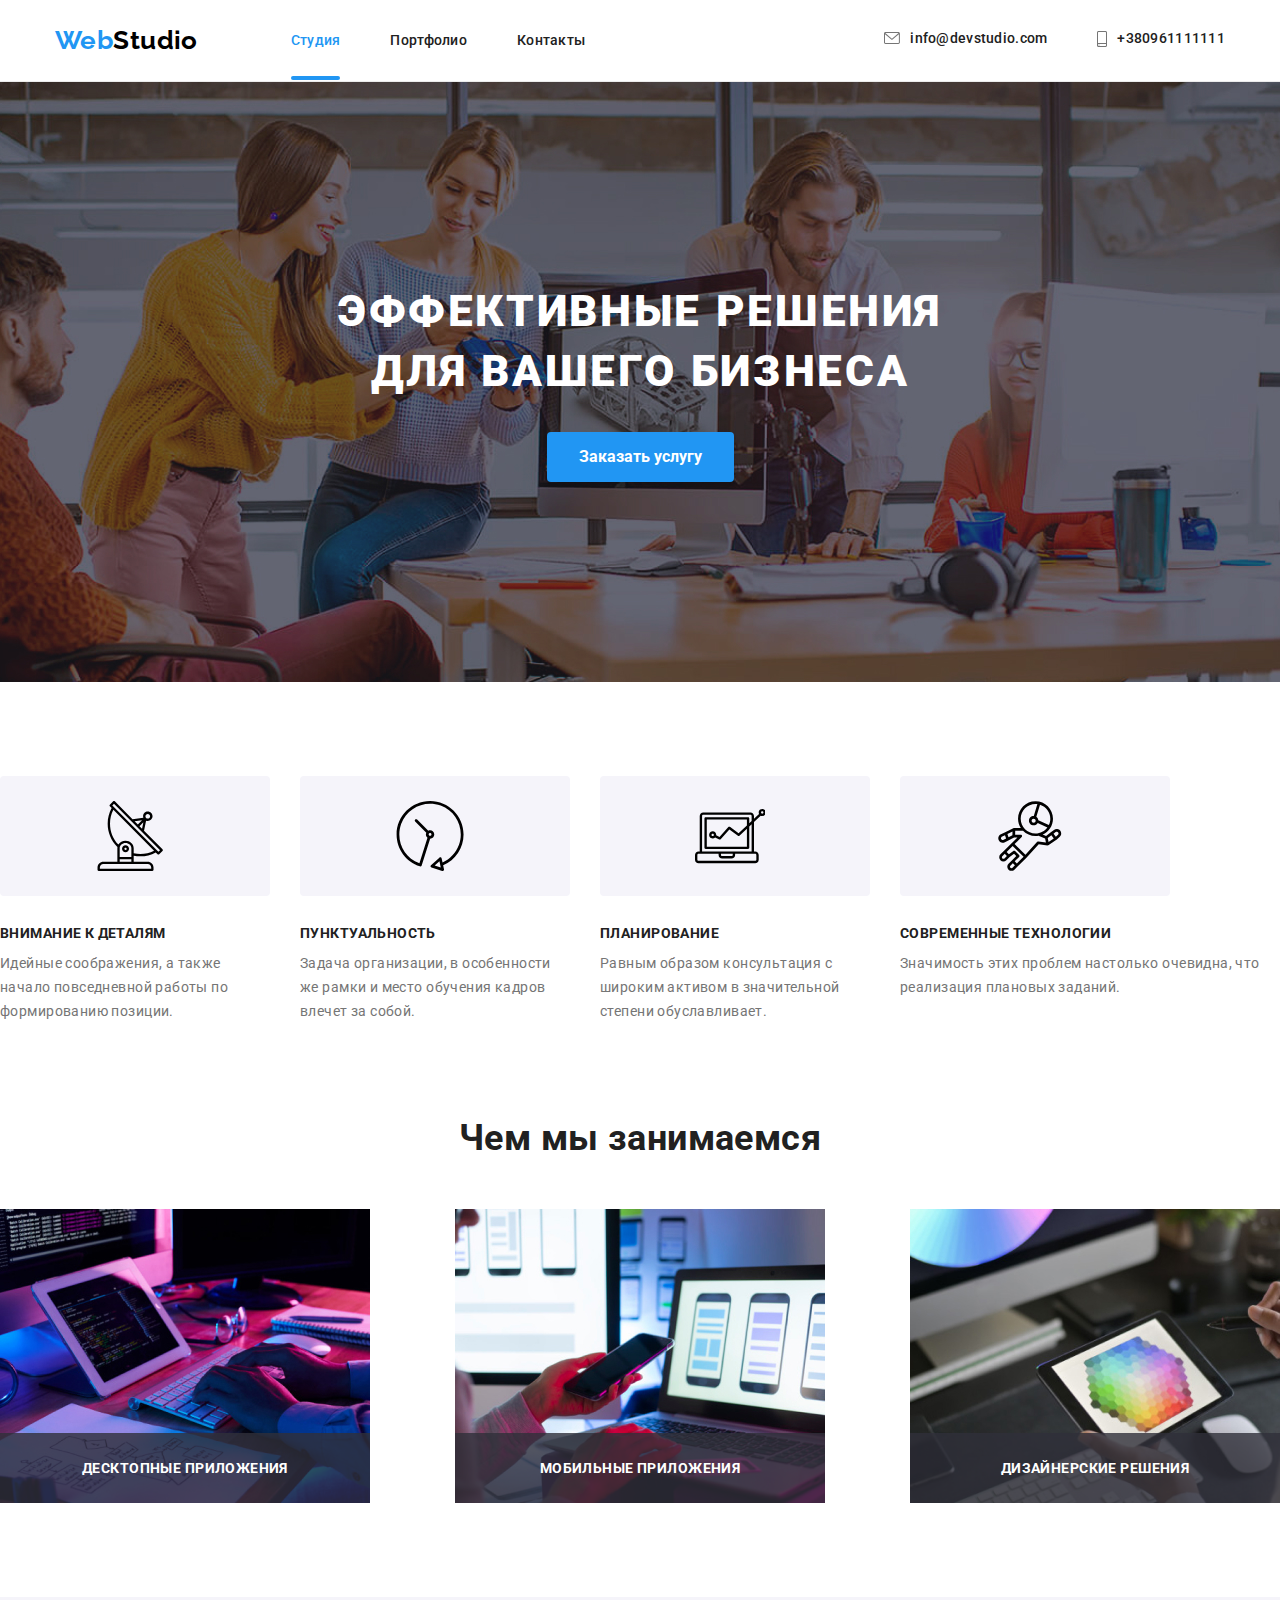
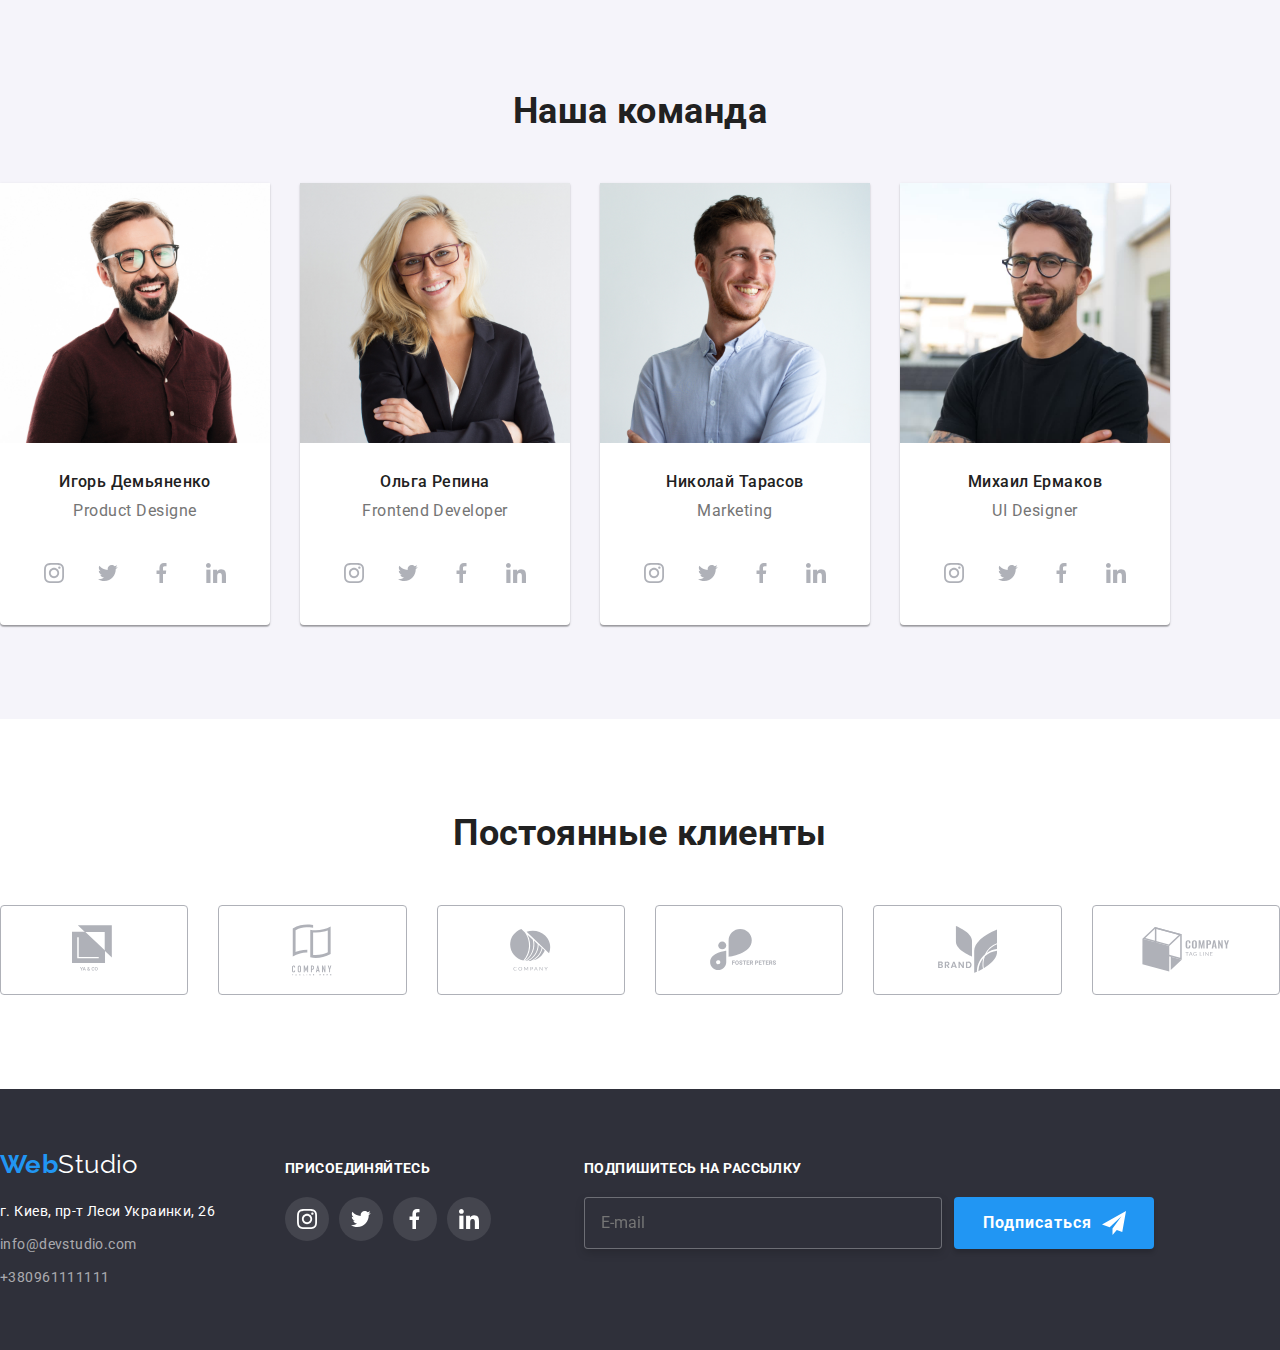
==== commit 06ec5343: "Коміт" ====
--- a/index.html
+++ b/index.html
@@ -23,14 +23,16 @@
         <a href="./index.html" class="logo pege-header__logo"><span
             class="logo__span logo__span--accent">Web</span><span
             class="logo__span logo__span--primary">Studio</span></a>
+
         <ul class="list menu">
-          <li class="menu__item"><a href="./index.html" class="link current">Студия</a></li>
+          <li class="menu__item"><a href="./index.html" class="link link__current">Студия</a></li>
           <li class="menu__item"><a href="./portfolio.html" class="link menu__link">Портфолио</a></li>
           <li class="menu__item"><a href="Contacts" class="link menu__link">Контакты</a></li>
         </ul>
       </nav>
       <ul class="list contakts">
-        <li><a class="link contakts" href="info@devstudio.com">
+        <li>
+          <a class="link contakts menu__link" href="info@devstudio.com">
             <div class="contakts-icon">
               <svg class="icon" width="16px" height="12px">
                 <use href="./images/symbol-defs.svg#envelope-hover"></use>
@@ -39,7 +41,7 @@
           </a>
         </li>
         <li>
-          <a class="link contakts" href="+380961111111">
+          <a class="link contakts menu__link" href="+380961111111">
             <div class="contakts-icon">
               <svg class="icon" width="10px" height="16px">
                 <use href="./images/symbol-defs.svg#smartphone"></use>
@@ -60,7 +62,7 @@
 
       <!-- Модальне вікно  -->
 
-      <button type="button" class="button" data-modal-open>
+      <button type="button" class="button main-hiro__button" data-modal-open>
         Заказать услугу
       </button>
 
@@ -455,7 +457,7 @@
             </li>
           </ul>
         </div>
-        
+
         <div class="widget footer-subscribe">
           <form class="subscribe-form" name="signup-form" autocomplete="on" />
           <p class="footer-title__section-title">
@@ -530,8 +532,8 @@
           <label for="modal-form__textarea">
             <span class="modal-form__form-text">Комментарий</span>
           </label>
-          <textarea class="modal-form__form-textmodal-textarea" placeholder="Введите текст" name="textarea" id="textarea" cols="30"
-            rows="10"></textarea>
+          <textarea class="modal-form__form-textmodal-textarea" placeholder="Введите текст" name="textarea"
+            id="textarea" cols="30" rows="10"></textarea>
         </div>
         <label class="modal-form__checkbox-custom">
           <input class="modal-checkbox" type="checkbox" name="policy">
--- a/css/styles.css
+++ b/css/styles.css
@@ -61,7 +61,7 @@
 
 
 /* Шапка */
-.conteiner {
+.conteiner.pege-header__main {
 width: 1200px;
 padding-right: 15px;
 padding-left: 15px;
@@ -128,18 +128,18 @@
 margin-right: 50px;
 }
 
-.link:hover,
-.link:focus {
+.menu__link:hover, 
+.menu__link:focus {
 color: var(--accent-color);
 transition: 250ms cubic-bezier(0.4, 0, 0.2, 1); 
 }
 
-.link.current {
+.link.link__current {
 color: var(--accent-color);
 position: relative; 
 }
 
-.link.current::after {
+.link__current::after {
 position: absolute;
 content:" ";
 display: block;
@@ -152,12 +152,10 @@
 }
 
 
-.list.menu .link {
+.list .menu {
 font-weight: 500;
 font-size: 14px;
 line-height: 1.14;
-letter-spacing: 0.02em; 
-transition: 250ms cubic-bezier(0.4, 0, 0.2, 1); 
 }
 
 .list.contakts {
@@ -229,7 +227,8 @@
 margin-right: auto;
 }
 
-.main-hiro .button {
+
+.main-hiro__button {
 display: block;
 margin-left: auto;
 margin-right: auto;
@@ -246,20 +245,13 @@
 border-radius: 4px;
 }
 
-.button:hover,
-.button:focus {
+.main-hiro__button:hover,
+.main-hiro__button:focus {
 background-color: #188ce8;
 color: var(--waite-bg-color);
 transition: background-color 250ms cubic-bezier(0.4, 0, 0.2, 1);
 }
 
-.button {
-display: inline;
-font-family: inherit;
-background: #f5f4fa;
-border-radius: 4px;
-cursor: pointer;
-}
 
 
 /* Про нас */
@@ -496,6 +488,13 @@
 margin-bottom: 46px;
 display: flex;
 justify-content: center;
+}
+
+.button:hover,
+.button:focus {
+background-color: #188ce8;
+color: var(--waite-bg-color);
+transition: background-color 250ms cubic-bezier(0.4, 0, 0.2, 1);
 }
 
 .portfolio__item-button:not(:last-child) {
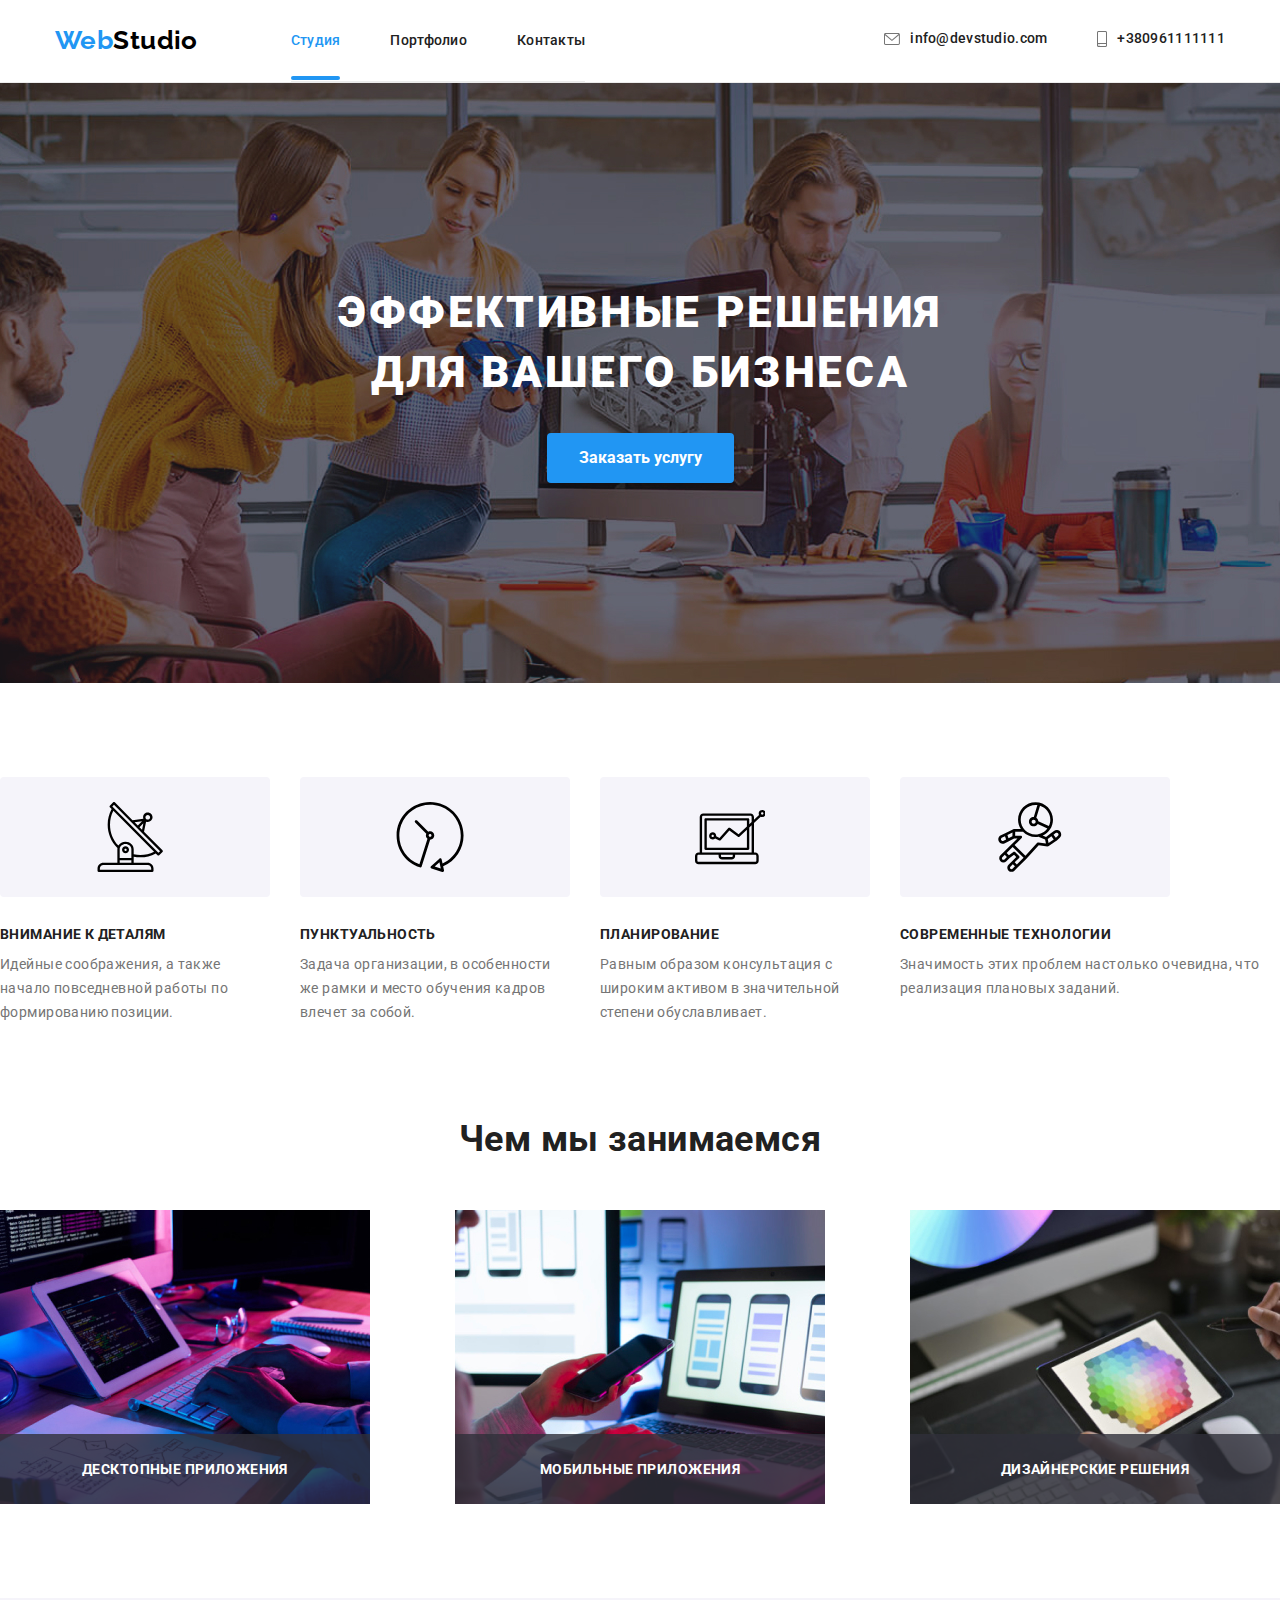
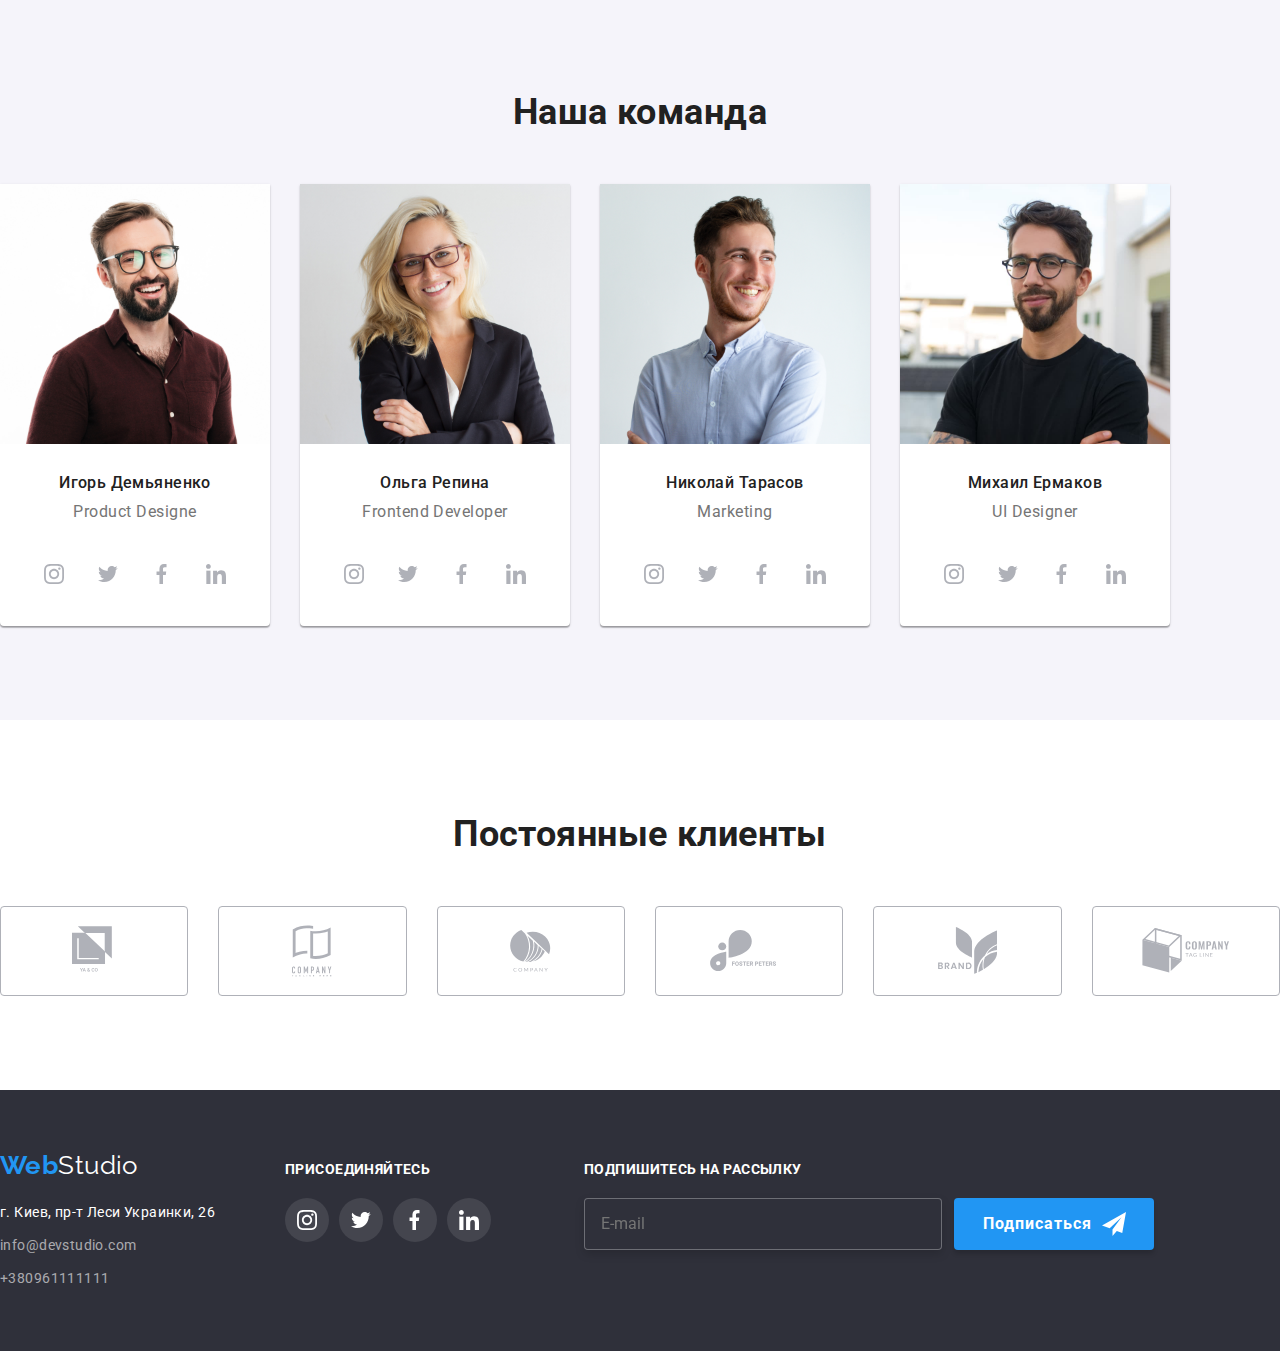
==== commit d7903476: "Коміт" ====
--- a/index.html
+++ b/index.html
@@ -24,13 +24,13 @@
             class="logo__span logo__span--accent">Web</span><span
             class="logo__span logo__span--primary">Studio</span></a>
 
-        <ul class="list menu">
+        <ul class="pege-header list__menu">
           <li class="menu__item"><a href="./index.html" class="link link__current">Студия</a></li>
           <li class="menu__item"><a href="./portfolio.html" class="link menu__link">Портфолио</a></li>
           <li class="menu__item"><a href="Contacts" class="link menu__link">Контакты</a></li>
         </ul>
       </nav>
-      <ul class="list contakts">
+      <ul class="list__contakts">
         <li>
           <a class="link contakts menu__link" href="info@devstudio.com">
             <div class="contakts-icon">
--- a/css/styles.css
+++ b/css/styles.css
@@ -110,9 +110,11 @@
 color: #000000;
 }
 
-.list.menu {
-display: flex;
-list-style: none;
+.list__menu {
+display: flex;
+font-weight: 500;
+  font-size: 14px;
+  line-height: 1.14;
 }
 
 .menu__item {
@@ -151,29 +153,24 @@
 border-radius: 2px;
 }
 
-
-.list .menu {
-font-weight: 500;
-font-size: 14px;
-line-height: 1.14;
-}
-
-.list.contakts {
-display: flex;
-margin-left: auto;
-}
-
-.contakts.link {
-margin-right: auto;
-margin-left: 50px;
-}
-
 .contakts {
 font-weight: 500;
 font-size: 1.14;
 line-height: 1.14;
 color: var (--info-color); 
 }
+
+.list__contakts {
+display: flex;
+margin-left: auto;
+}
+
+.contakts.link {
+margin-right: auto;
+margin-left: 50px;
+}
+
+
 
 .link {
 text-decoration: none;
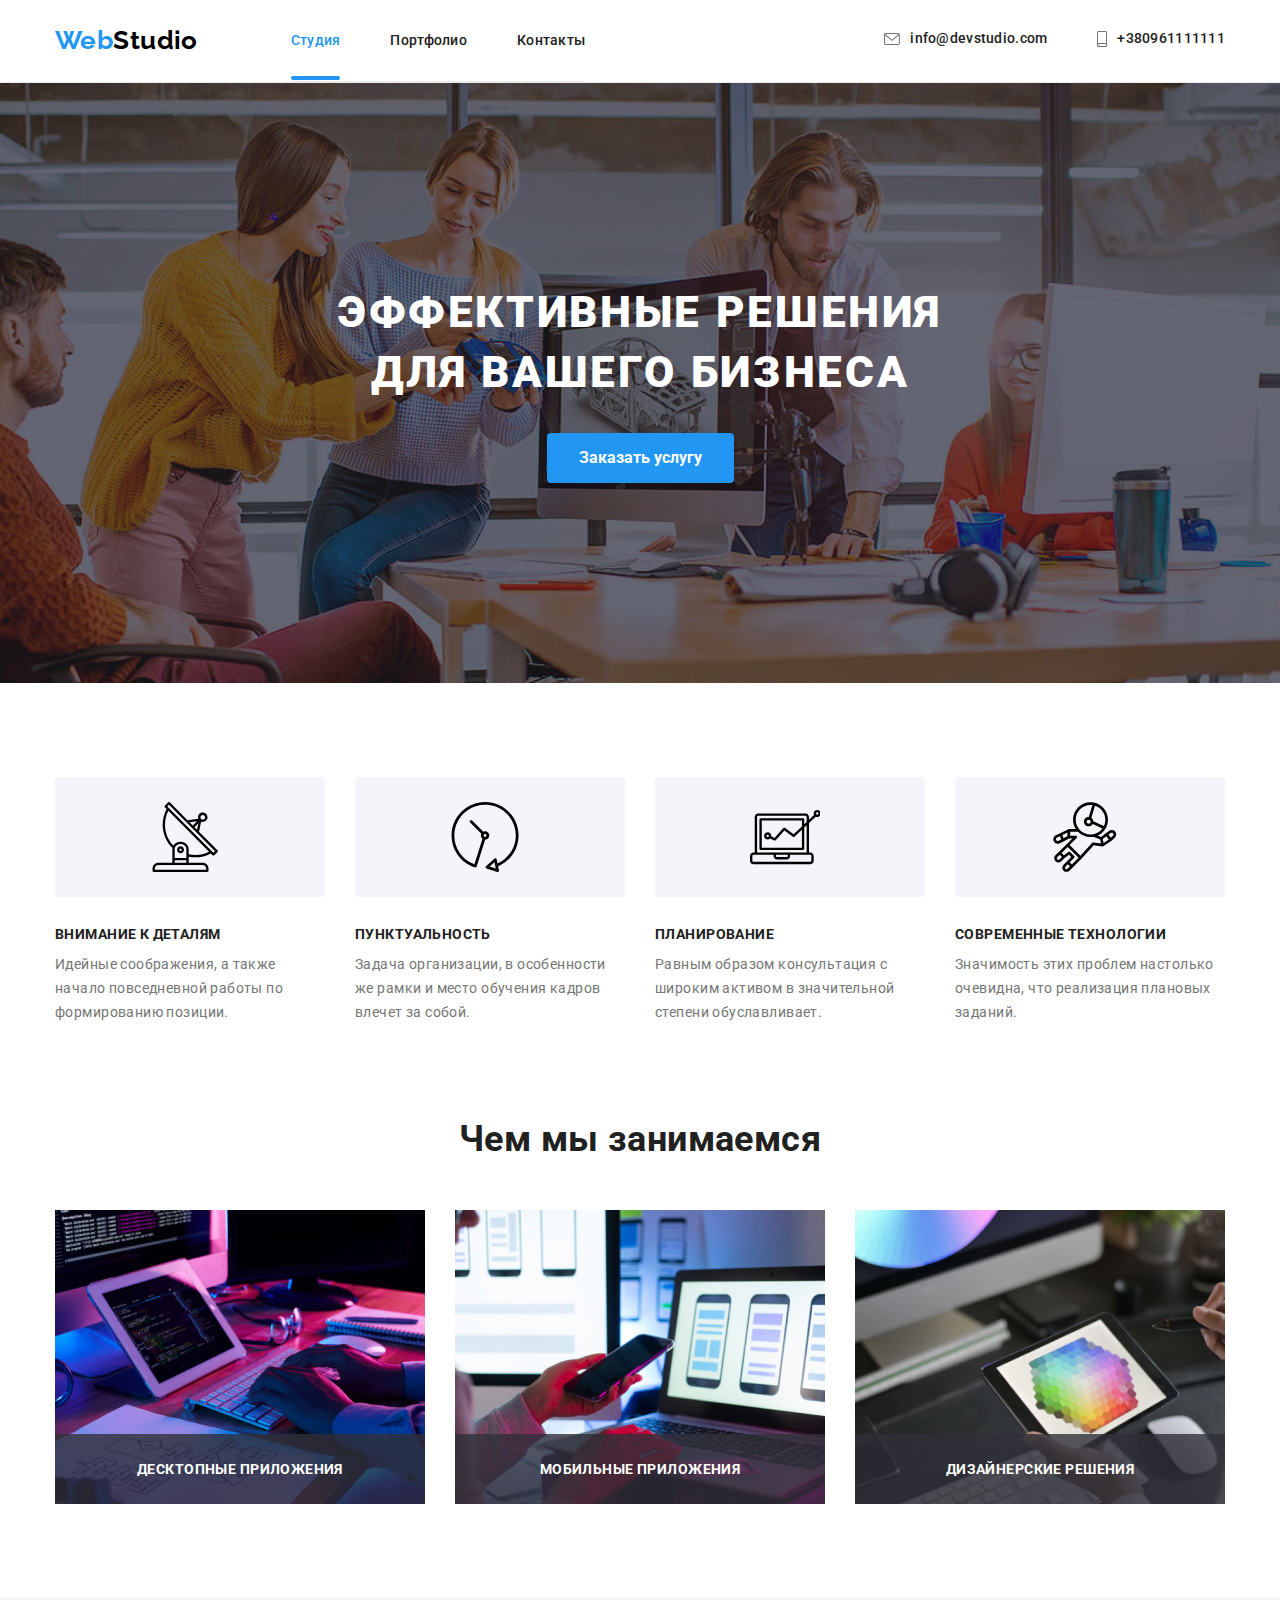
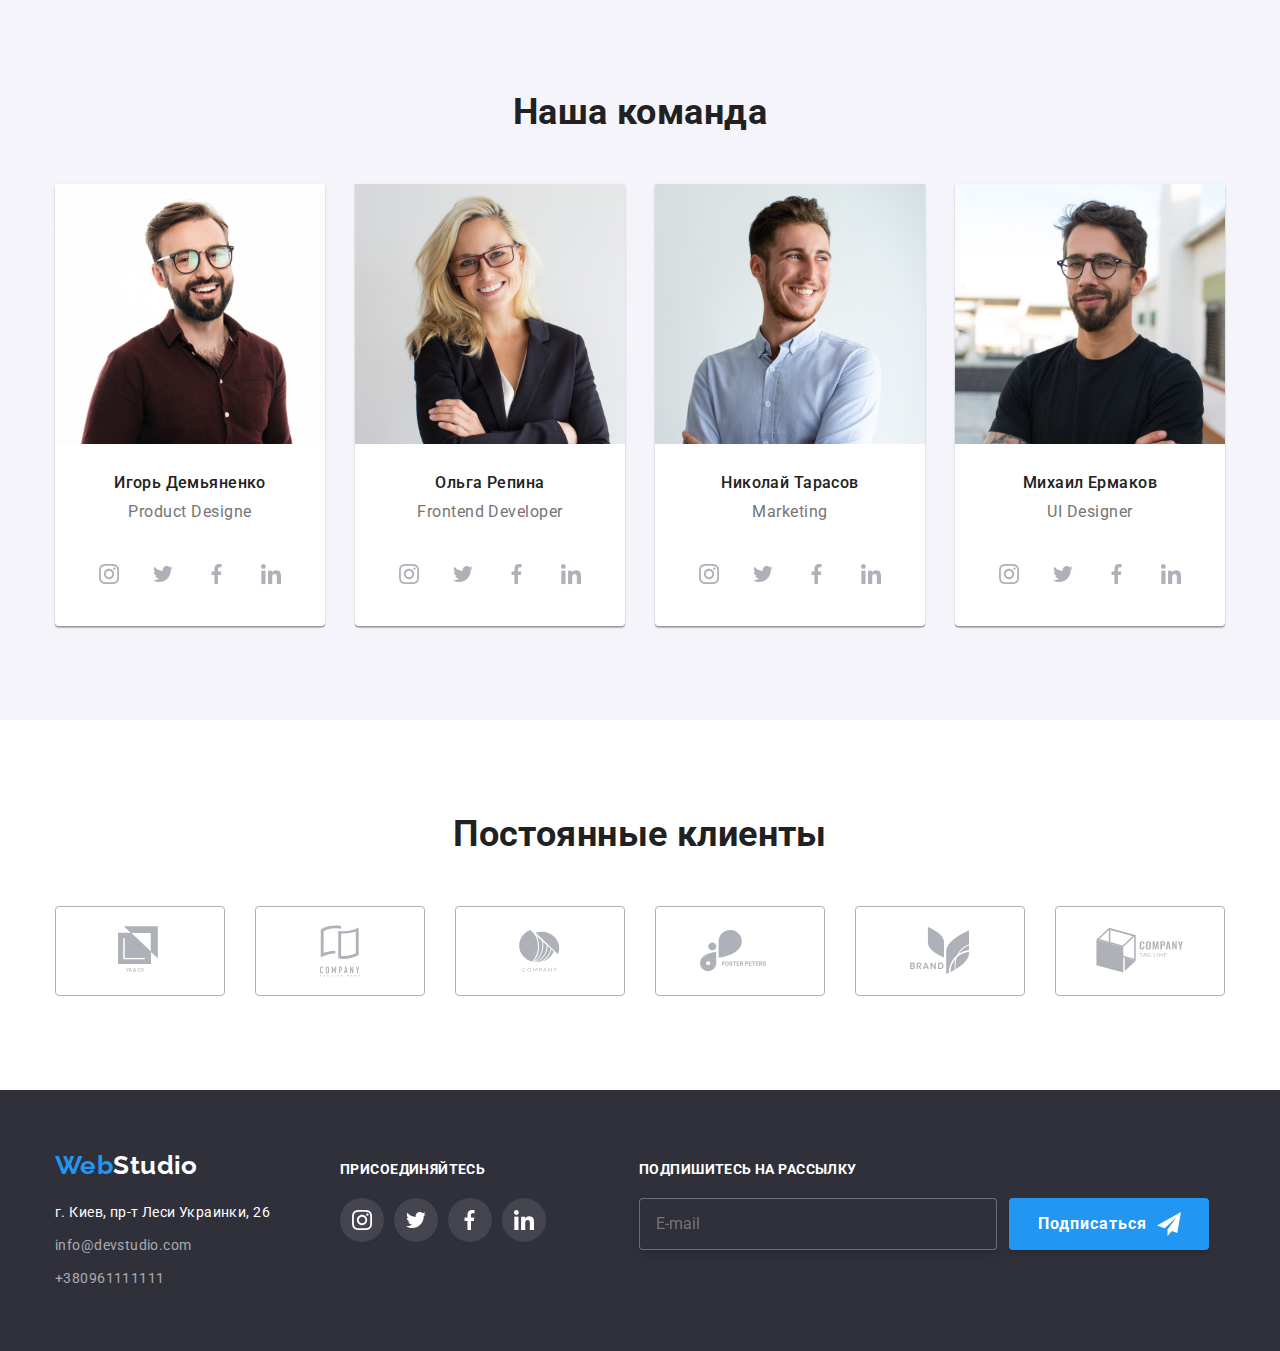
==== commit f30d1a59: "Коміт" ====
--- a/index.html
+++ b/index.html
@@ -424,32 +424,32 @@
         <div class="footer-box-social">
           <h3 class="footer-title__section-title">присоединяйтесь</h3>
           <ul class="footer-social-list">
-            <li class="footer-social-item">
-              <a href="" class="social-link footer-link-icon">
+            <li class="footer__social__item">
+              <a href="" class="social-link footer__link__icon">
                 <svg class="" width="20px" height="20px">
                   <use href="./images/symbol-defs.svg#instagram-2"></use>
                 </svg>
               </a>
             </li>
 
-            <li class="footer-social-item">
-              <a href="" class="social-link footer-link-icon">
+            <li class="footer__social__item">
+              <a href="" class="social-link footer__link__icon">
                 <svg class="" width="20px" height="20px">
                   <use href="./images/symbol-defs.svg#group-tw"></use>
                 </svg>
               </a>
             </li>
 
-            <li class="footer-social-item">
-              <a href="" class="social-link footer-link-icon">
+            <li class="footer__social__item">
+              <a href="" class="social-link footer__link__icon">
                 <svg class="" width="20px" height="20px">
                   <use href="./images/symbol-defs.svg#vector-fb"></use>
                 </svg>
               </a>
             </li>
 
-            <li class="footer-social-item">
-              <a href="" class="social-link footer-link-icon">
+            <li class="footer__social__item">
+              <a href="" class="social-link footer__link__icon">
                 <svg class="" width="20px" height="20px">
                   <use href="./images/symbol-defs.svg#linkedin-in"></use>
                 </svg>
--- a/css/styles.css
+++ b/css/styles.css
@@ -61,7 +61,7 @@
 
 
 /* Шапка */
-.conteiner.pege-header__main {
+.conteiner {
 width: 1200px;
 padding-right: 15px;
 padding-left: 15px;
@@ -158,19 +158,14 @@
 font-size: 1.14;
 line-height: 1.14;
 color: var (--info-color); 
-}
-
-.list__contakts {
-display: flex;
-margin-left: auto;
-}
-
-.contakts.link {
 margin-right: auto;
 margin-left: 50px;
 }
 
-
+.list__contakts {
+display: flex;
+margin-left: auto;
+}
 
 .link {
 text-decoration: none;
@@ -607,7 +602,7 @@
   margin-right: 70px;
 }
 
-.fsection-footer .logo-studio {
+.section-footer .logo {
   font-family: Raleway;
   font-weight: bold;
   font-size: 26px;
@@ -639,10 +634,10 @@
 
 
 .footer__map {
-  font-size: 14px;
-  line-height: 1.71;
-  color: var(--waite-bg-color);
-  margin-bottom: 9px;
+font-size: 14px;
+line-height: 1.71;
+color: var(--waite-bg-color);
+margin-bottom: 9px;
 transition: 250ms cubic-bezier(0.4, 0, 0.2, 1);
 }
 
@@ -665,89 +660,81 @@
 }
 
 .footer-title__section-title {
-  font-weight: bold;
-  font-size: 14px;
-  line-height: 1.14;
-  text-transform: uppercase;
-  margin-bottom: 20px;
-  color: var(--waite-bg-color);
+font-weight: bold;
+font-size: 14px;
+line-height: 1.14;
+text-transform: uppercase;
+margin-bottom: 20px;
+color: var(--waite-bg-color);
 }
 
 .footer-social-list {
-  display: flex;
-}
-
-.footer-social-item:not(:last-child) {
-  margin-right: 10px;
-}
-
-.footer-social-item {
-  width: 44px;
-  height: 44px;
-}
-
-.footer-link-icon {
-  display: inline-flex;
-  justify-content: center;
-  align-items: center;
-  width: 100%;
-  height: 100%;
-  background-color: rgba(255, 255, 255, 0.1);
-  fill: var(--waite-bg-color);
-  border-radius: 50%;
+display: flex;
+}
+
+.footer__social__item:not(:last-child) {
+margin-right: 10px;
+}
+
+.footer__social__item {
+width: 44px;
+height: 44px;
+}
+
+.footer__link__icon {
+display: inline-flex;
+justify-content: center;
+align-items: center;
+width: 100%;
+height: 100%;
+background-color: rgba(255, 255, 255, 0.1);
+fill: var(--waite-bg-color);
+border-radius: 50%;
 transition: background-color 250ms cubic-bezier(0.4, 0, 0.2, 1);
 }
 
-.widget:last-child {
-  flex-basis: calc(50% - 15px);
-}
 
 /* Форма на підписку */
-form {
-  display: block;
-  margin-top: 0em;
-}
-
 .subscribe-form {
-  padding-left: 93px;
+padding-left: 93px;
 }
 
 .subscribe-label {
-  display: inline-flex;
+display: inline-flex;
 }
 
 .subscribe-label__subscribe-input {
-  width: 358px;
-  font-size: 16px;
-  line-height: 1.25;
-  padding-top: 15px;
-  padding-bottom: 15px;
-  padding-left: 16px;
-  margin-right: 12px;
-  border: 1px solid rgba(255, 255, 255, 0.3);
-  filter: drop-shadow(0px 4px 4px rgba(0, 0, 0, 0.15));
-  border-radius: 4px;
-  background-color: var(--dark-bg-text-color);
-  color: var(--waite-bg-color);
+width: 358px;
+font-size: 16px;
+line-height: 1.25;
+padding-top: 15px;
+padding-bottom: 15px;
+padding-left: 16px;
+margin-right: 12px;
+border: 1px solid rgba(255, 255, 255, 0.3);
+filter: drop-shadow(0px 4px 4px rgba(0, 0, 0, 0.15));
+border-radius: 4px;
+background-color: var(--dark-bg-text-color);
+color: var(--waite-bg-color);
 }
 
 .subscribe-button {
-  display: inline-flex;
-  align-items: center;
-  font-weight: bold;
-  font-size: 16px;
-  line-height: 1.87;
-  letter-spacing: 0.06em;
-  color: var(--waite-bg-color);
-  padding-top: 10px;
-  padding-right: 28px;
-  padding-bottom: 10px;
-  padding-left: 29px;
-  background-color: var(--accent-color);
-  box-shadow: 0px 4px 4px rgb(0 0 0 / 15%);
-  border-radius: 4px;
-  border: none;
-  cursor: pointer;
+display: inline-flex;
+align-items: center;
+font-weight: bold;
+font-size: 16px;
+line-height: 1.87;
+letter-spacing: 0.06em;
+color: var(--waite-bg-color);
+padding-top: 10px;
+padding-right: 28px;
+padding-bottom: 10px;
+padding-left: 29px;
+background-color: var(--accent-color);
+box-shadow: 0px 4px 4px rgb(0 0 0 / 15%);
+border-radius: 4px;
+border: none;
+cursor: pointer;
 }
 
 .subscribe-button:hover,
@@ -762,45 +749,45 @@
 
 /* Модальне вікно у герої*/
 .backdrop {
-  position: fixed;
-  top: 0;
-  left: 0;
-  width: 100%;
-  height: 100%;
-  z-index: 1;
-  transition: opacity 300ms cubic-bezier(0.4, 0, 0.2, 1);
-  background: rgba(0, 0, 0, 0.2);
-  opacity: 1;
-  }
+position: fixed;
+top: 0;
+left: 0;
+width: 100%;
+height: 100%;
+z-index: 1;
+transition: opacity 300ms cubic-bezier(0.4, 0, 0.2, 1);
+background: rgba(0, 0, 0, 0.2);
+opacity: 1;
+}
   
-  .modal {
-  position: absolute;
-  top: 50%;
-  left: 50%;
-  transform: translate(-50%, -50%);
-  height: 581px;
-  width: 528px;
-  padding: 40px;
-  background-color: white;
-  }
+.modal {
+position: absolute;
+top: 50%;
+left: 50%;
+transform: translate(-50%, -50%);
+height: 581px;
+width: 528px;
+padding: 40px;
+background-color: white;
+}
   
-  .modal-button {
-  position: absolute;
-  right: 8px;
-  top: 8px;
-  width: 30px;
-  height: 30px;
-  border-radius: 50%;
-  background-color: transparent;
-  border: 1px solid rgba(0, 0, 0, 0.1);
-  cursor: pointer;
-  }
+.modal-button {
+position: absolute;
+right: 8px;
+top: 8px;
+width: 30px;
+height: 30px;
+border-radius: 50%;
+background-color: transparent;
+border: 1px solid rgba(0, 0, 0, 0.1);
+cursor: pointer;
+}
   
-  .backdrop.is-hidden {
-  visibility: hidden;
-  opacity: 0;
-  pointer-events: none;
-  }
+.backdrop.is-hidden {
+visibility: hidden;
+opacity: 0;
+pointer-events: none;
+}
   
   .close-button {
   position: absolute;
@@ -971,7 +958,3 @@
 box-shadow: 0px 4px 4px rgb(0 0 0 / 15%);
 cursor: pointer;
 }
-
-.button {
-transition: background-color 250ms cubic-bezier(0.4, 0, 0.2, 1), color 250ms cubic-bezier(0.4, 0, 0.2, 1);
-}